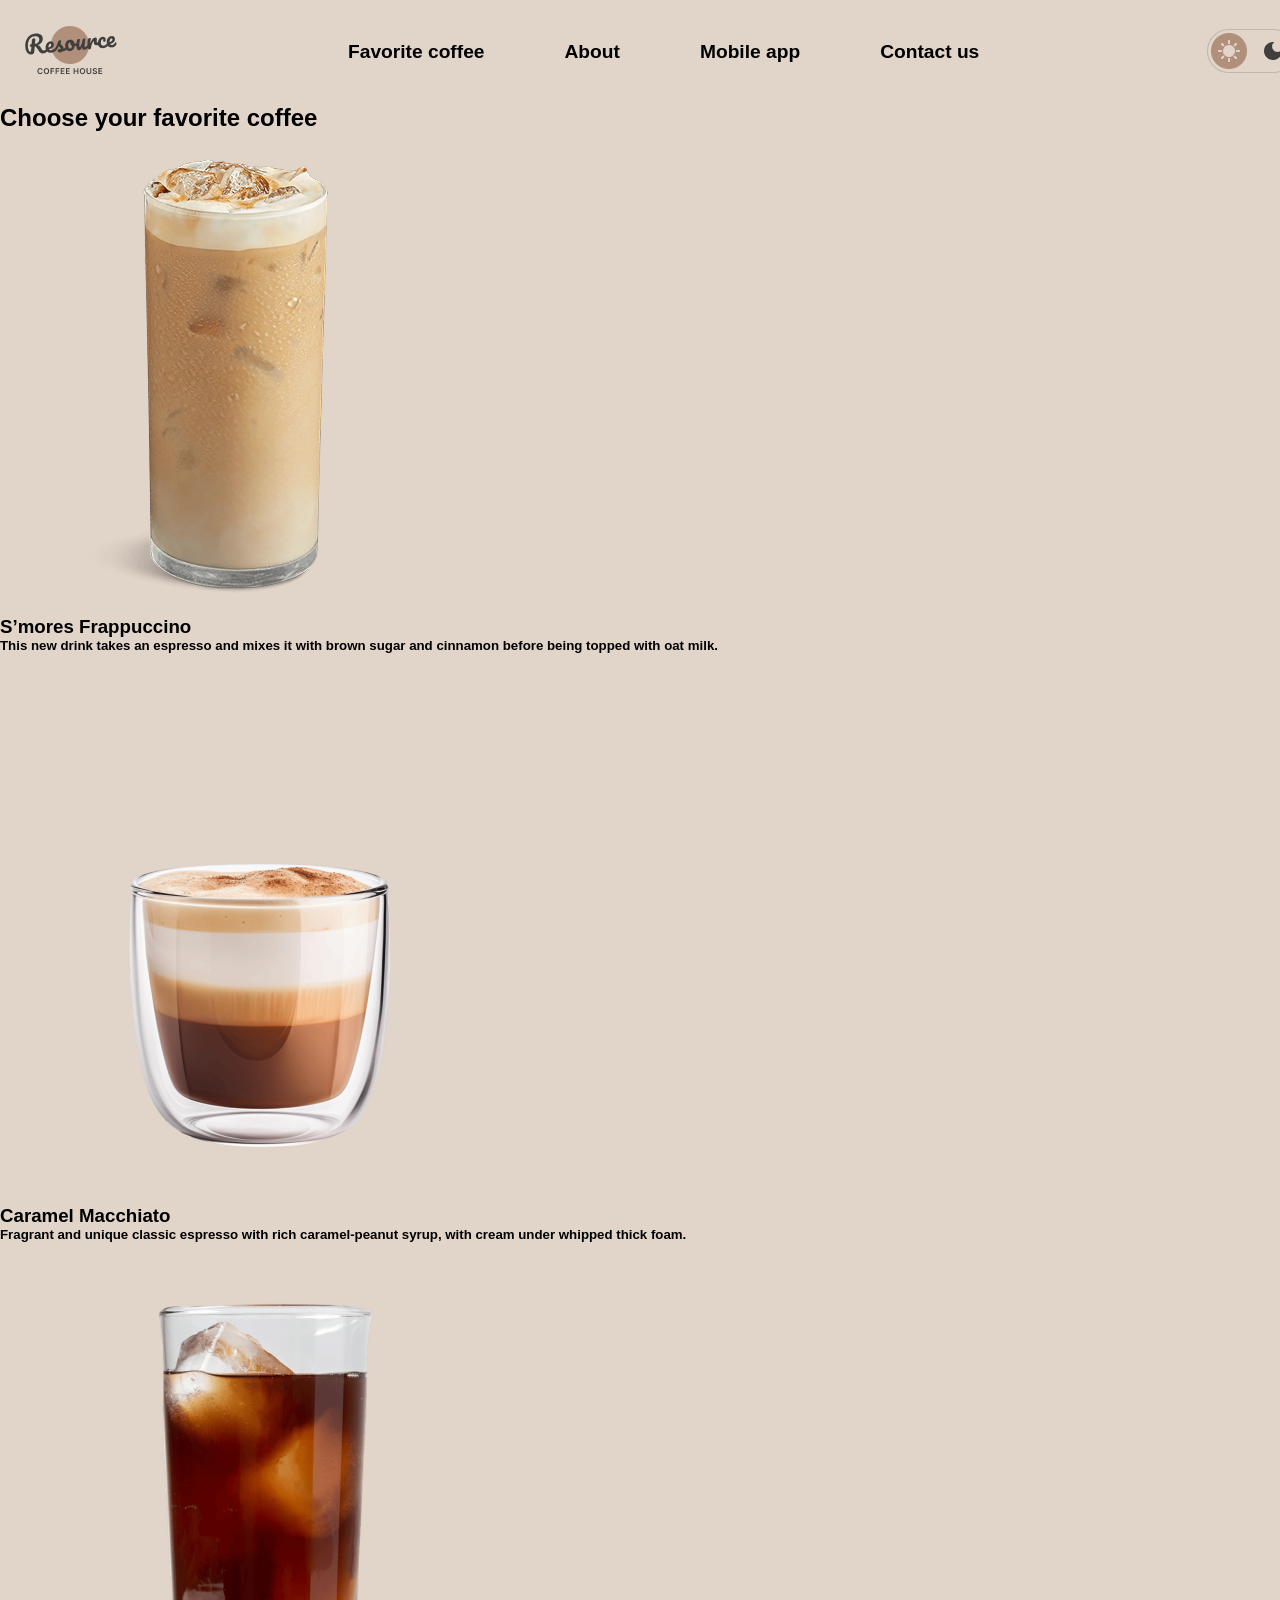
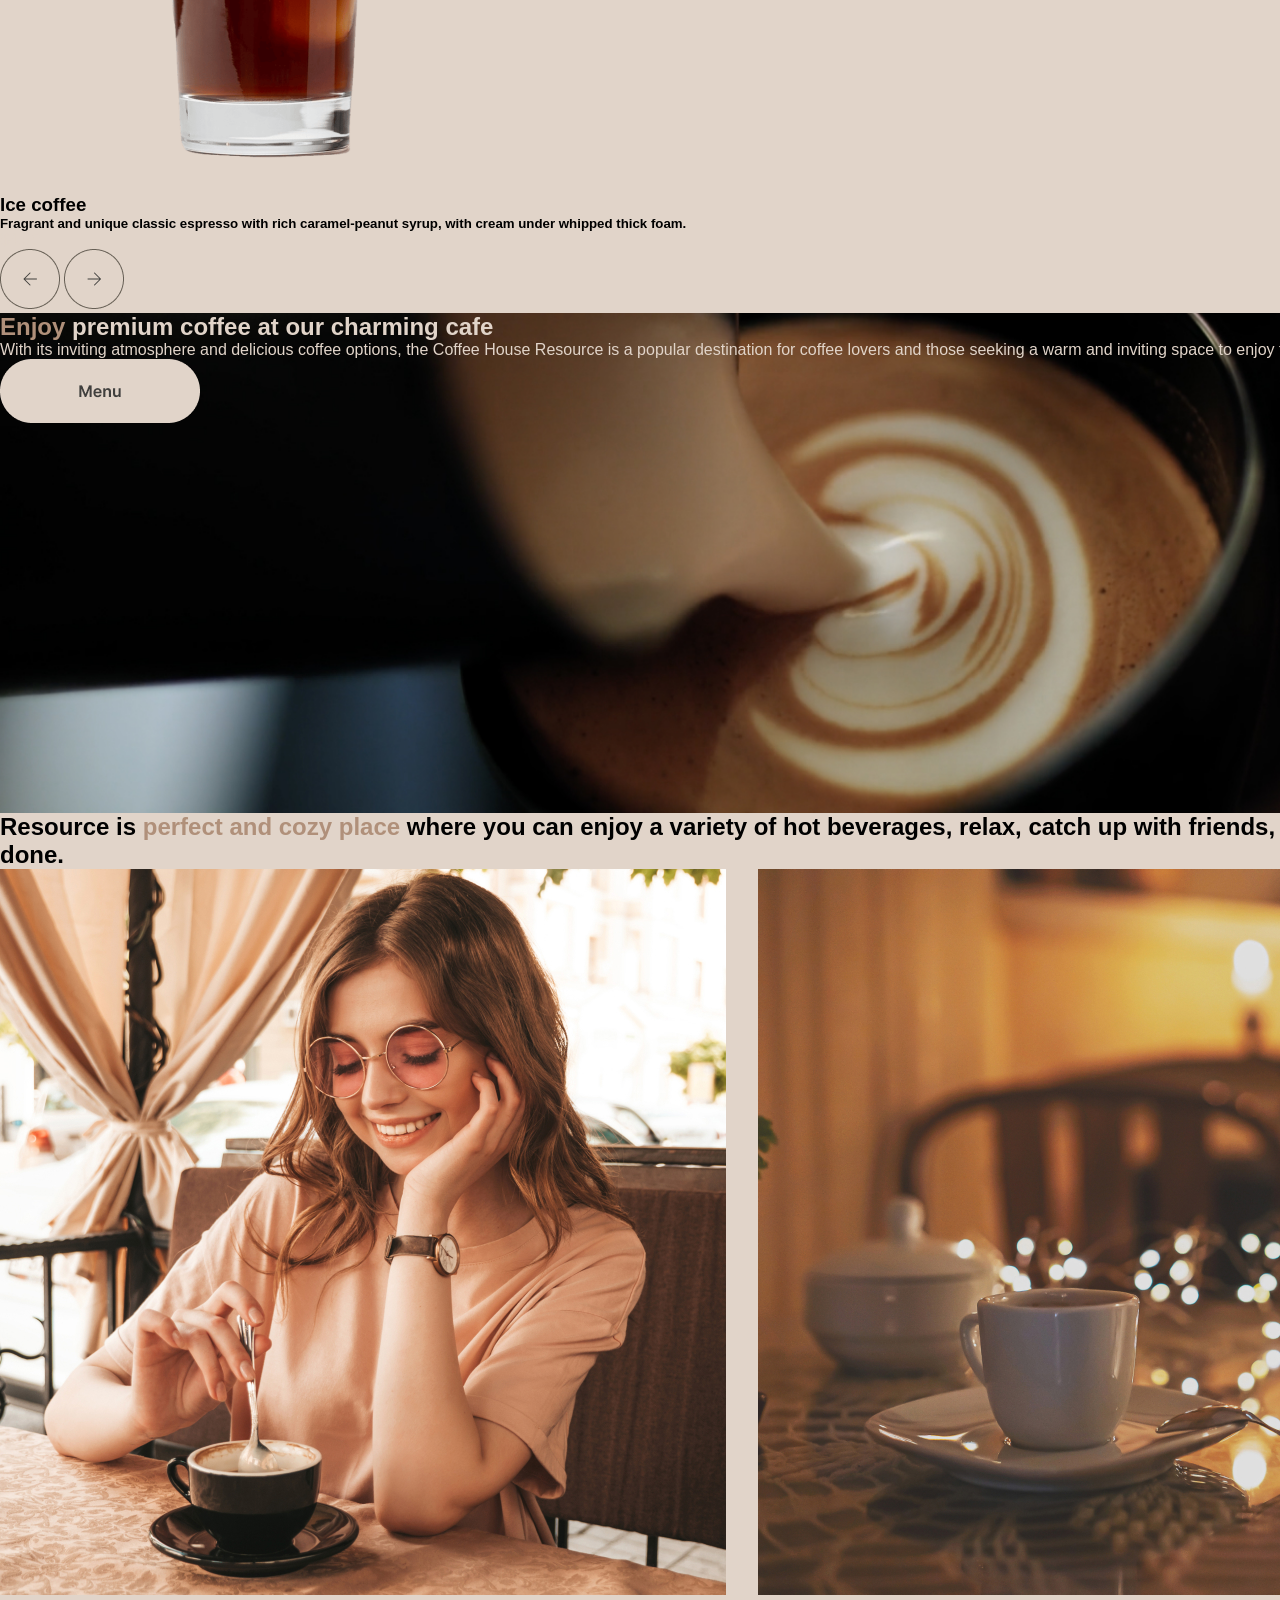
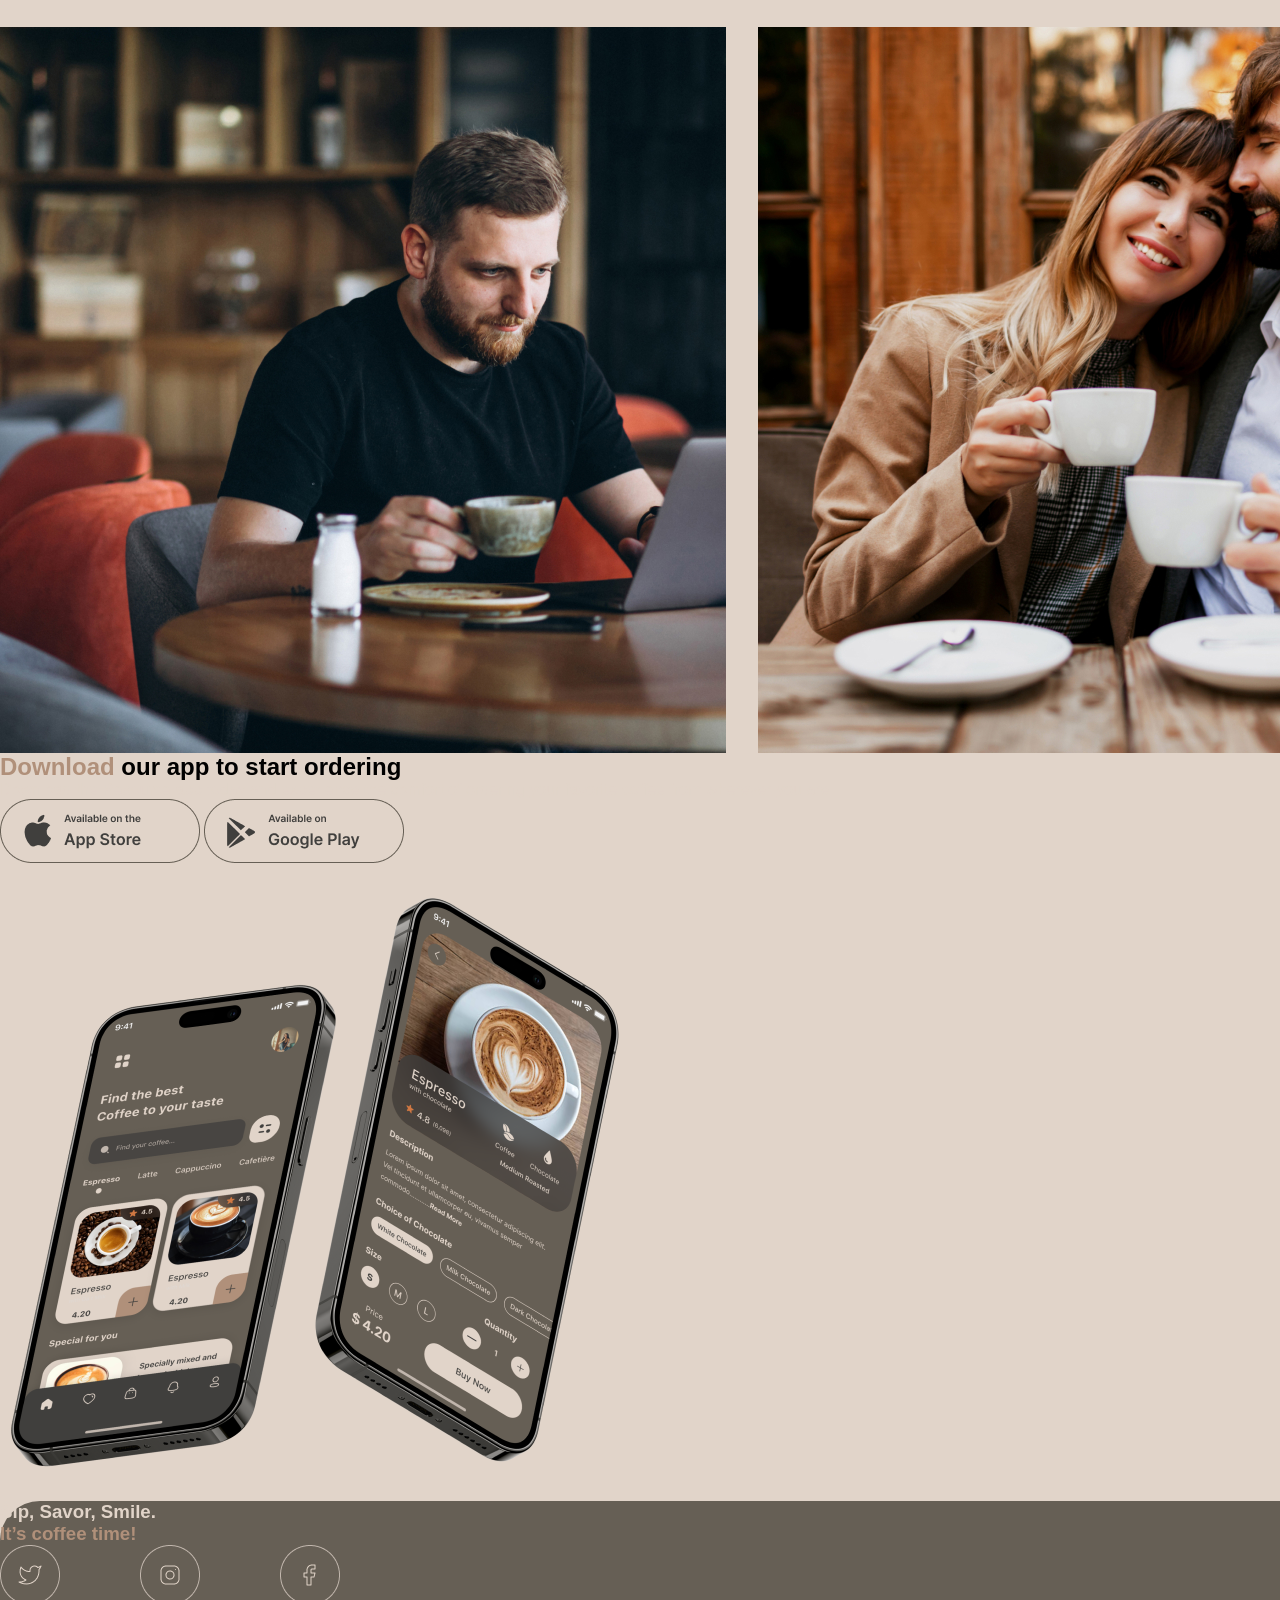
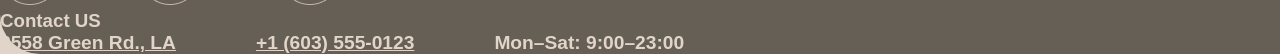
==== index.html @ 1cbb6fd2 "feat: add style html js images" ====
<!DOCTYPE html>
<html lang="en">
<head>
    <meta charset="UTF-8">
    <meta name="viewport" content="width=device-width, initial-scale=1.0">
    <link rel="stylesheet" href="style.css">
    <title>Home</title>
</head>
<body>
    <div id="header-placeholder"></div>
    <main>
        <section class="slider-section">
            <div class="slider-container">
                <h2>Choose your favorite coffee</h2>
                    <div class="slider-track">
                        <div class="slider-item">
                            <img src="images/coffee-slider-1.png" alt="coffee1">
                            <h3>S’mores Frappuccino</h3>
                            <h5>
                                This new drink takes an espresso and mixes it with brown sugar 
                                and cinnamon before being topped with oat milk.
                            </h5>
                            <p><data value="$5.50">$5.50</data></p>
                        </div>
                        <div class="slider-item">
                            <img src="images/coffee-slider-2.png" alt="coffee2">
                            <h3>Caramel Macchiato</h3>
                            <h5>
                            Fragrant and unique classic espresso with rich caramel-peanut syrup, with 
                            cream under whipped thick foam.
                            </h5>
                            <p><data value="$5.50">$5.50</data></p>
                        </div>
                        <div class="slider-item">
                            <img src="images/coffee-slider-3.png" alt="coffee3">
                            <h3>Ice coffee</h3>
                            <h5>
                            Fragrant and unique classic espresso with rich caramel-peanut syrup, with 
                            cream under whipped thick foam.
                            </h5>
                            <p><data value="$5.50">$4.50</data></p>
                        </div>
                    <button class="slider-btn prev">
                        <img src="images/button-icon-prev.png">
                    </button>
                    <button class="slider-btn next">
                        <img src="images/button-icon-next.png">
                    </button>
                </div>
            </div>
        </section>
        <section class="hero-section">
            <h2><span class="highlight">Enjoy</span> premium coffee at our charming cafe</h2>
            <p>With its inviting atmosphere and delicious coffee options, 
                the Coffee House Resource is a popular destination for coffee lovers 
                and those seeking a warm and inviting space to enjoy their favorite beverage.
            </p>
            <button class="menu-page">
                <img src="images/button-primary.png">
            </button>
        </section>
        <section class="about-section">
            <h2>
                Resource is <span>perfect and cozy place</span> where you can enjoy 
                a variety of hot beverages, relax, catch up with friends, 
                or get some work done.
            </h2>
            <div class="gallery">
                <img src="images/about-1.jpg" alt="about1">
                <img src="images/about-2.jpg" alt="about2">
                <img src="images/about-3.jpg" alt="about3">
                <img src="images/about-4.jpg" alt="about4">
            </div>
        </section>
        <section class="app-section">
            <div>
                <h2><span>Download</span> our app to start ordering</h2>
                <p>Download the Resource app today and experience the comfort 
                    of ordering your favorite coffee from wherever you are
                </p>
                <button class="app-button">
                    <img src="images/button-app-store.png">
                </button>
                <button class="google-play-button">
                    <img src="images/button-google-play.png">
                </button>
            </div>
            <div>
                <img src="images/mobile-screens.png">
            </div>
        </section>
    </main>
    <div id="footer-placeholder"></div>
    <script src="load-components.js"></script>
</body>
</html>
---- style.css ----
* {
    margin: 0;
    padding: 0;
    box-sizing: border-box;
}

html {
    background-color: #E1D4C9;
}

body {
    font-family: Arial, Helvetica, sans-serif;
    display: grid;
    grid-template-columns: 1fr;
}

header {
    grid-row: 2;
    position: relative;
    z-index: 10;
    display: flex;
    justify-content: space-between;
    align-items: center;
    padding: 20px;
}

.nav-header {
    display: flex;
    align-items: center;
    gap: 20px;
}

.ul-header, .ul-footer {
    list-style-type: none;
    display: flex;
    gap: 5rem;
    font-size: 1.2rem;
    font-weight: bold;
}

footer {
    background-color: #665F55;
    border-radius: 40px;
}

img {
    padding: 0;
}

.theme-toggle 
.theme-switch-hover {
    display: none;
}

.theme-toggle:hover 
.theme-switch-default {
    display: none;
}

.theme-toggle:hover 
.theme-switch-hover {
    display: block;
}

button#theme-toggle, 
.slider-btn, 
.menu-page, 
.app-button, 
.google-play-button {
    background-color: rgba(0, 0, 0, 0);
    border: none;
}

.control-header {
    display: flex;
    justify-content: space-between;
    align-items: center;
}

.hero-section {
    background-image: url(images/img-hero.jpg);
    background-repeat: no-repeat;
    background-size: cover;
    background-position: center;
    min-height: 500px;
}

.hero-section h2, 
p,
footer li,
footer a,
footer .contact,
footer span {
    color: #E1D4C9;
}

.hero-section span, 
.about-section span, 
.app-section span,
footer h3 {
    color: #B0907A;
}

.gallery {
    display: grid;
    grid-template-columns: repeat(2, 1fr);
    gap: 2rem;
}

.gallery img {
    height: auto;
    object-fit: cover;
}
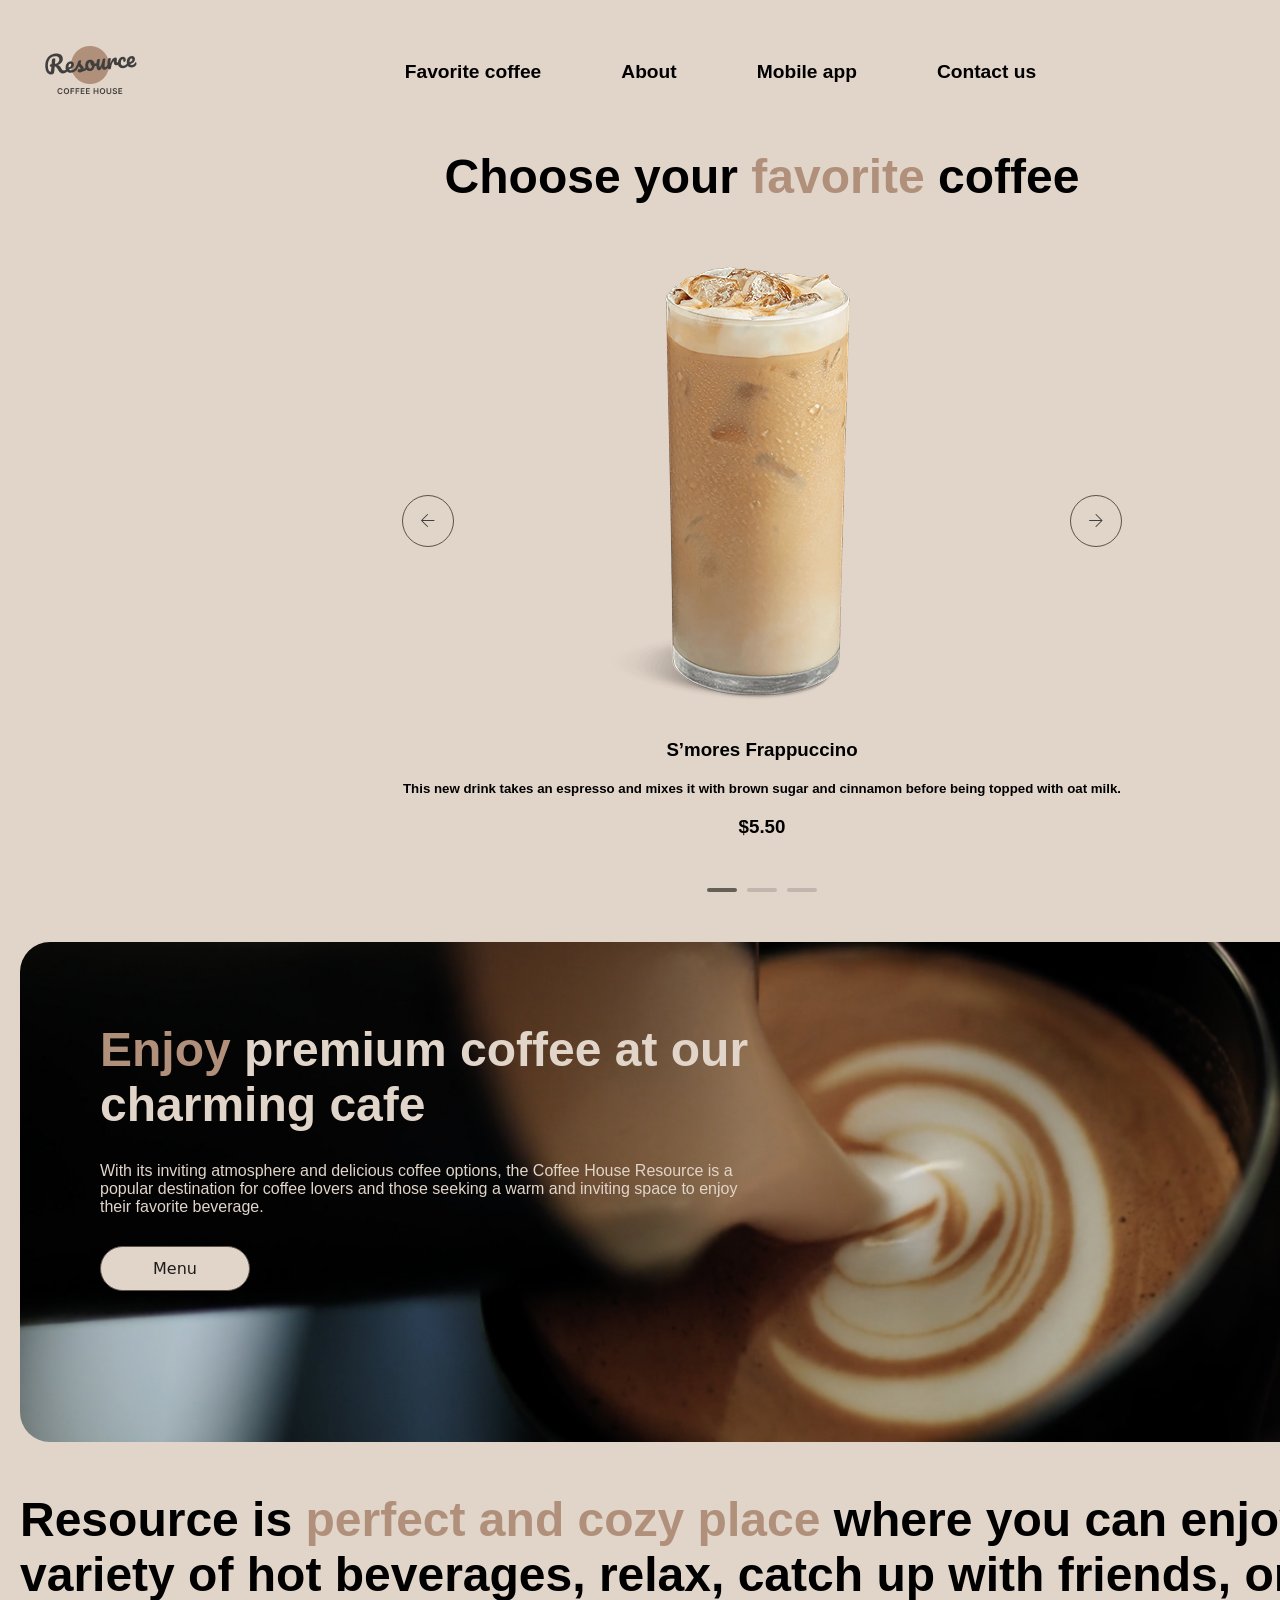
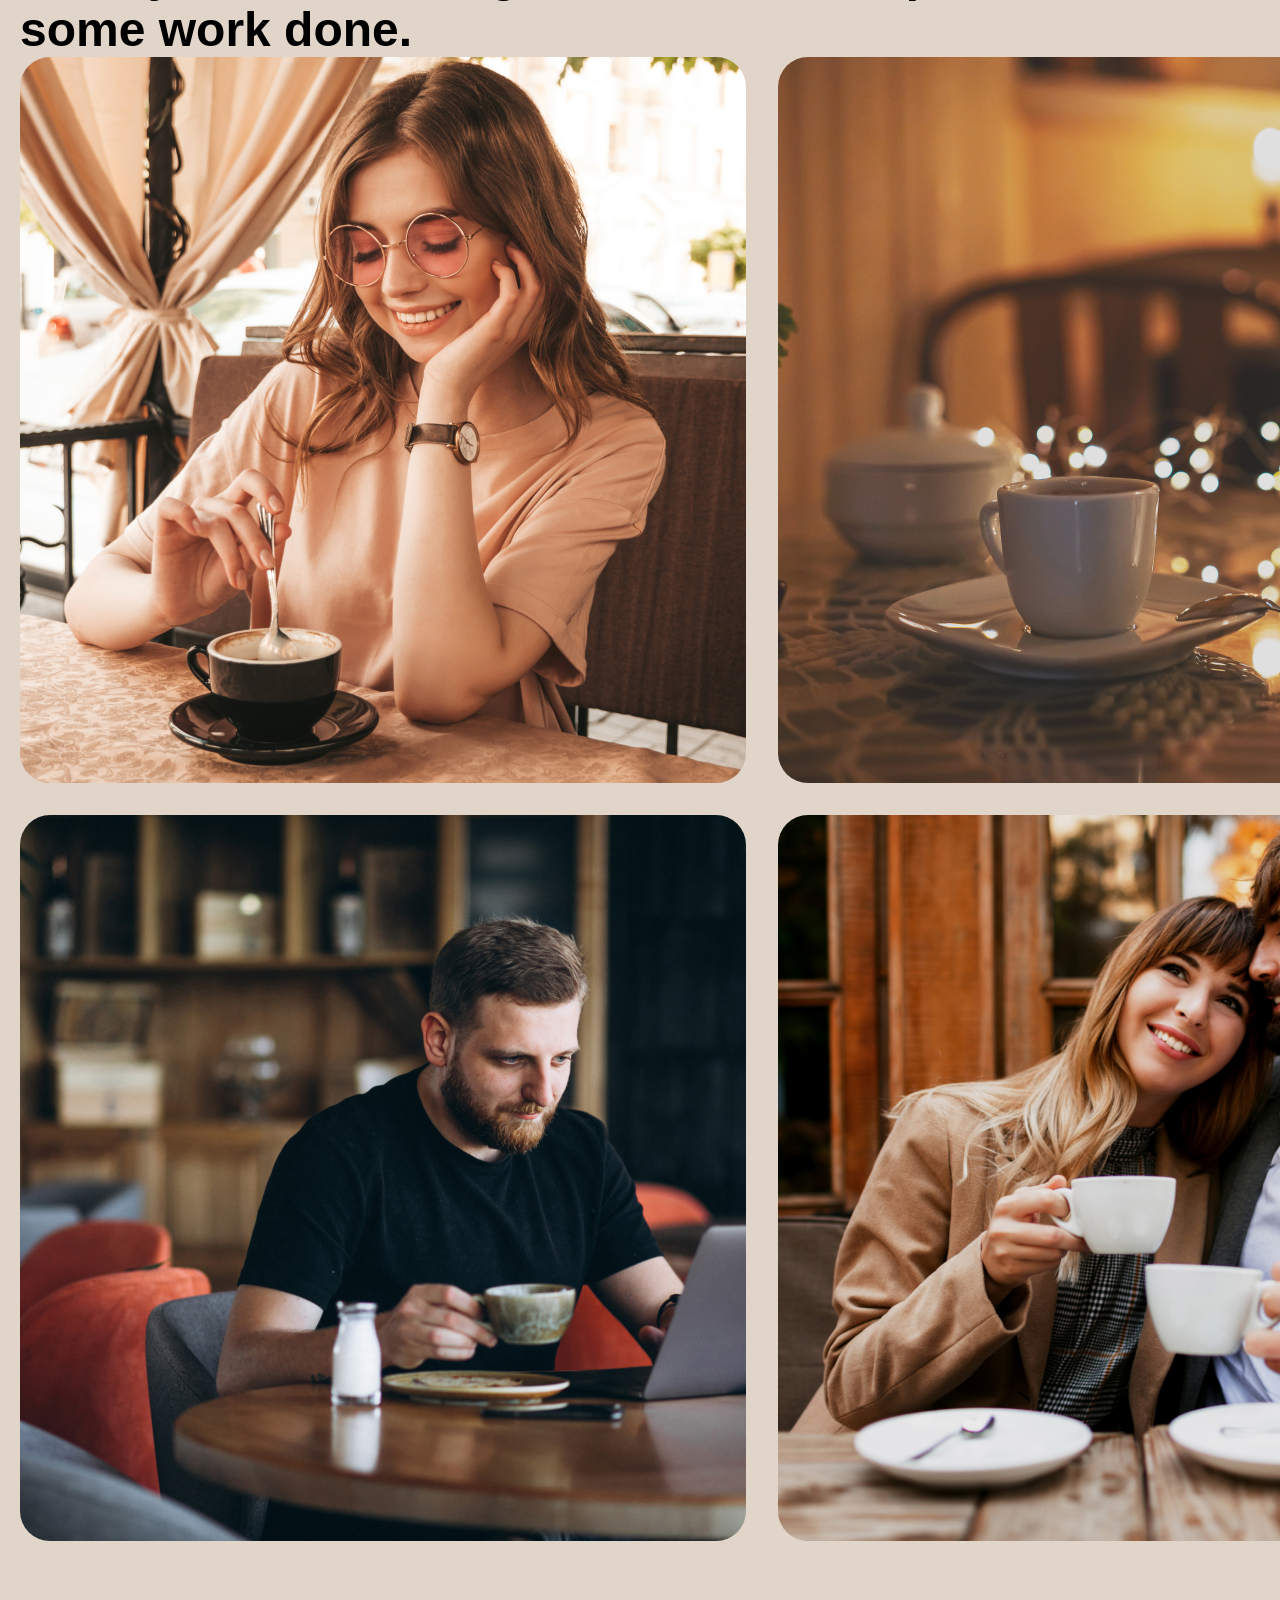
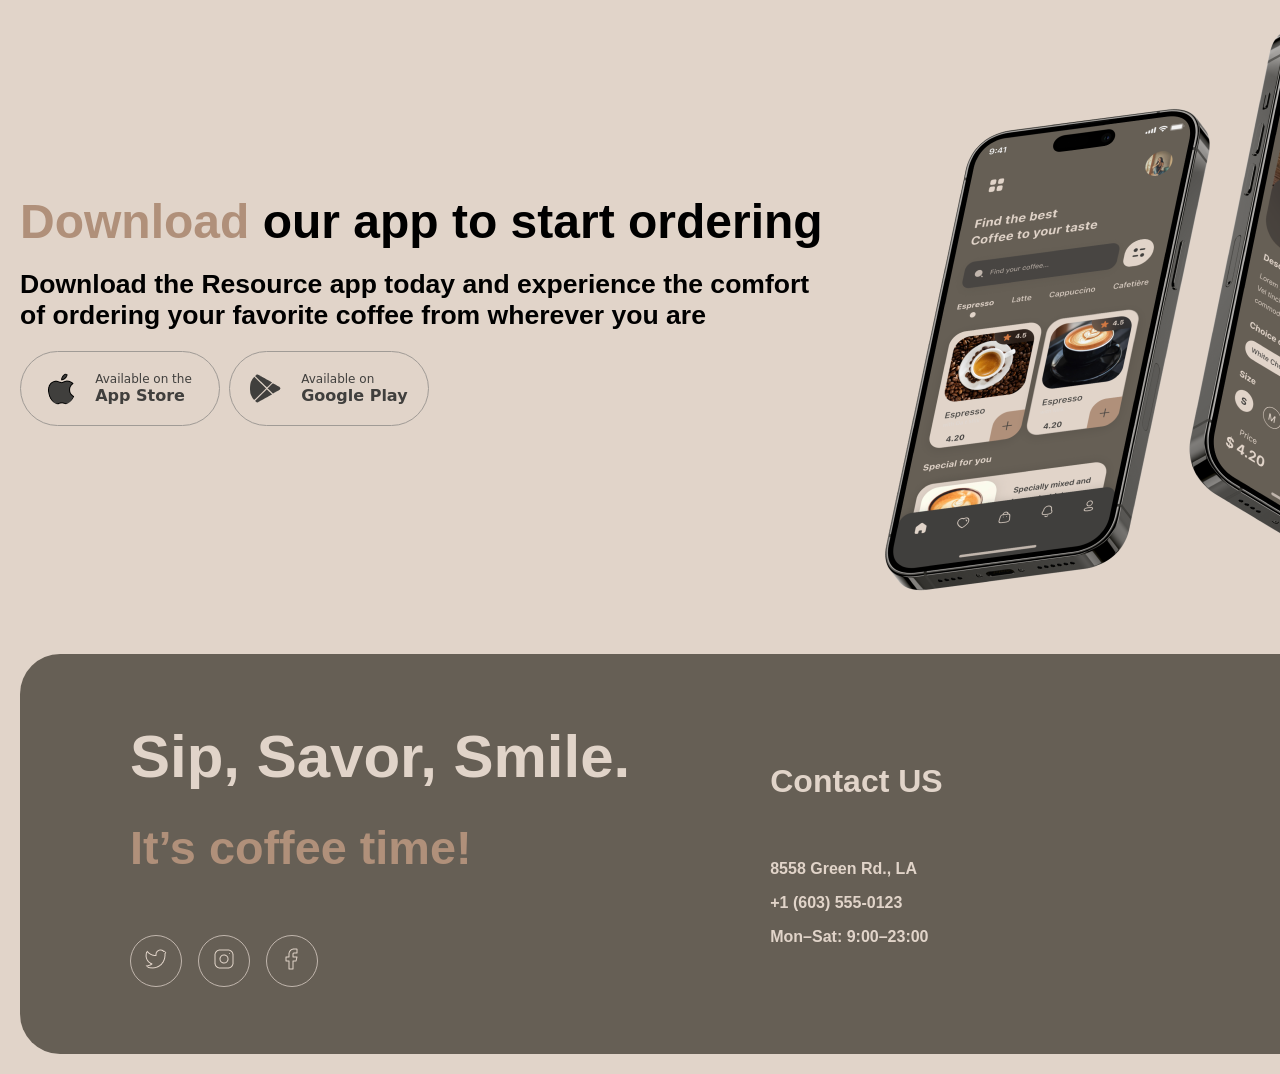
==== commit 7220d35f: "feat: change html and css" ====
--- a/index.html
+++ b/index.html
@@ -1,89 +1,114 @@
 <!DOCTYPE html>
 <html lang="en">
+
 <head>
     <meta charset="UTF-8">
     <meta name="viewport" content="width=device-width, initial-scale=1.0">
     <link rel="stylesheet" href="style.css">
+    <script src="load-components.js" defer></script>
     <title>Home</title>
 </head>
+
 <body>
     <div id="header-placeholder"></div>
     <main>
         <section class="slider-section">
             <div class="slider-container">
-                <h2>Choose your favorite coffee</h2>
-                    <div class="slider-track">
-                        <div class="slider-item">
-                            <img src="images/coffee-slider-1.png" alt="coffee1">
-                            <h3>S’mores Frappuccino</h3>
-                            <h5>
-                                This new drink takes an espresso and mixes it with brown sugar 
-                                and cinnamon before being topped with oat milk.
-                            </h5>
-                            <p><data value="$5.50">$5.50</data></p>
-                        </div>
-                        <div class="slider-item">
-                            <img src="images/coffee-slider-2.png" alt="coffee2">
-                            <h3>Caramel Macchiato</h3>
-                            <h5>
-                            Fragrant and unique classic espresso with rich caramel-peanut syrup, with 
+                <h1>Choose your <span>favorite</span> coffee</h1>
+                <button class="slider-btn slider-prev" onclick="scrollSlider(-1)">
+                    <img class="img-default" src="images/pointers/Vector-prev-dark.png">
+                    <img class="img-hover" src="images/pointers/Vector-prev-light.png">
+                </button>
+                <div id="sliderTrack" class="slider-track">
+                    <div class="slider-item">
+                        <img src="images/coffee-slider-1.png" alt="coffee1">
+                        <h3>S’mores Frappuccino</h3>
+                        <h5>
+                            This new drink takes an espresso and mixes it with brown sugar
+                            and cinnamon before being topped with oat milk.
+                        </h5>
+                        <h3><data value="$5.50">$5.50</data></h3>
+                    </div>
+                    <div class="slider-item">
+                        <img src="images/coffee-slider-2.png" alt="coffee2">
+                        <h3>Caramel Macchiato</h3>
+                        <h5>
+                            Fragrant and unique classic espresso with rich caramel-peanut syrup, with
                             cream under whipped thick foam.
-                            </h5>
-                            <p><data value="$5.50">$5.50</data></p>
-                        </div>
-                        <div class="slider-item">
-                            <img src="images/coffee-slider-3.png" alt="coffee3">
-                            <h3>Ice coffee</h3>
-                            <h5>
-                            Fragrant and unique classic espresso with rich caramel-peanut syrup, with 
+                        </h5>
+                        <h3><data value="$5.50">$5.50</data></h3>
+                    </div>
+                    <div class="slider-item">
+                        <img src="images/coffee-slider-3.png" alt="coffee3">
+                        <h3>Ice coffee</h3>
+                        <h5>
+                            Fragrant and unique classic espresso with rich caramel-peanut syrup, with
                             cream under whipped thick foam.
-                            </h5>
-                            <p><data value="$5.50">$4.50</data></p>
-                        </div>
-                    <button class="slider-btn prev">
-                        <img src="images/button-icon-prev.png">
+                        </h5>
+                        <h3><data value="$5.50">$4.50</data></h3>
+                    </div>
+                    <button class="slider-btn slider-next" onclick="scrollSlider(1)">
+                        <img class="img-default" src="images/pointers/Vector-next-dark.png">
+                        <img class="img-hover" src="images/pointers/Vector-next-light.png">
                     </button>
-                    <button class="slider-btn next">
-                        <img src="images/button-icon-next.png">
-                    </button>
+                </div>
+                <div class="slider-indicators">
+                    <div class="indicator active"></div>
+                    <div class="indicator"></div>
+                    <div class="indicator"></div>
                 </div>
             </div>
         </section>
         <section class="hero-section">
-            <h2><span class="highlight">Enjoy</span> premium coffee at our charming cafe</h2>
-            <p>With its inviting atmosphere and delicious coffee options, 
-                the Coffee House Resource is a popular destination for coffee lovers 
-                and those seeking a warm and inviting space to enjoy their favorite beverage.
-            </p>
-            <button class="menu-page">
-                <img src="images/button-primary.png">
-            </button>
+            <div>
+                <h2><span>Enjoy</span> premium coffee at our charming cafe</h2>
+                <p>With its inviting atmosphere and delicious coffee options,
+                    the Coffee House Resource is a popular destination for coffee lovers
+                    and those seeking a warm and inviting space to enjoy their favorite beverage.
+                </p>
+                <button class="menu-page">Menu
+                    <img src="images/coffee-cup.png" alt="coffee-cap" class="cap">
+                </button>
+            </div>
         </section>
         <section class="about-section">
             <h2>
-                Resource is <span>perfect and cozy place</span> where you can enjoy 
-                a variety of hot beverages, relax, catch up with friends, 
+                Resource is <span>perfect and cozy place</span> where you can enjoy
+                a variety of hot beverages, relax, catch up with friends,
                 or get some work done.
             </h2>
             <div class="gallery">
-                <img src="images/about-1.jpg" alt="about1">
-                <img src="images/about-2.jpg" alt="about2">
-                <img src="images/about-3.jpg" alt="about3">
-                <img src="images/about-4.jpg" alt="about4">
+                <img src="images/about-1.jpg" alt="about1" class="zoom-img">
+                <img src="images/about-2.jpg" alt="about2" class="zoom-img">
+                <img src="images/about-3.jpg" alt="about3" class="zoom-img">
+                <img src="images/about-4.jpg" alt="about4" class="zoom-img">
             </div>
         </section>
         <section class="app-section">
-            <div>
+            <div class="app-info">
                 <h2><span>Download</span> our app to start ordering</h2>
-                <p>Download the Resource app today and experience the comfort 
+                <h5>Download the Resource app today and experience the comfort
                     of ordering your favorite coffee from wherever you are
-                </p>
-                <button class="app-button">
-                    <img src="images/button-app-store.png">
-                </button>
-                <button class="google-play-button">
-                    <img src="images/button-google-play.png">
-                </button>
+                </h5>
+                <div>
+                    <button class="app-button application">
+                        <img class="img-default" src="images/icones/Icon-apple-dark.png">
+                        <img class="img-hover" src="images/icones/Icon-apple-light.png">
+                        <span class="app-text">
+                            <span class="text-top">Available on the</span>
+                            <span class="text-bottom">App Store</span>
+                        </span>
+                    </button>
+                    <button class="google-play-button application">
+                        <img class="img-default" src="images/icones/Icon-google-dark.png">
+                        <img class="img-hover" src="images/icones/Icon-google-light.png">
+                        <span class="app-text">
+                            <span class="text-top">Available on</span>
+                            <span class="text-bottom">Google Play</span>
+                        </span>
+                    </button>
+                </div>
+
             </div>
             <div>
                 <img src="images/mobile-screens.png">
@@ -91,6 +116,6 @@
         </section>
     </main>
     <div id="footer-placeholder"></div>
-    <script src="load-components.js"></script>
 </body>
+
 </html>
--- a/style.css
+++ b/style.css
@@ -6,12 +6,20 @@
 
 html {
     background-color: #E1D4C9;
+    padding: 20px;
 }
 
 body {
     font-family: Arial, Helvetica, sans-serif;
     display: grid;
     grid-template-columns: 1fr;
+    gap: 25px;
+}
+
+main {
+    display: flex;
+    flex-direction: column;
+    gap: 50px;
 }
 
 header {
@@ -24,69 +32,260 @@
     padding: 20px;
 }
 
+footer {
+    grid-row: 2;
+    position: relative;
+    z-index: 10;
+    display: flex;
+    justify-content: flex-start;
+    align-items: center;
+    padding: 40px;
+}
+
+footer {
+    height: 400px;
+}
+
+.footer {
+    padding: 70px;
+    display: flex;
+    flex-direction: column;
+    gap: 30px;
+}
+
+.footer-network {
+    font-size: 40px;
+}
+
+a {
+    text-decoration: none;
+}
+
+a:hover {
+    text-decoration: underline;
+}
+
+.zoom-img {
+    transition: transform 0, 3s ease;
+}
+
+.zoom-img:hover {
+    transform: scale(0.9);
+}
+
 .nav-header {
     display: flex;
     align-items: center;
     gap: 20px;
 }
 
-.ul-header, .ul-footer {
+.btn-burger {
+    display: none;
+    width: 40px;
+    height: 40px;
+    border-radius: 50%;
+    border-color: #5c524a;
+    cursor: pointer;
+    z-index: 10;
+    background-color: #E1D4C9;
+}
+
+.circle {
+    width: 20px;
+    height: 20px;
+    border-radius: 50%;
+    overflow: hidden;
+    display: flex;
+    justify-content: center;
+    align-items: center;
+}
+
+.btn-two .img-hover,
+.slider-btn .img-hover,
+.application .img-hover,
+.network .img-hover {
+    display: none;
+}
+
+.btn-two:hover .img-default,
+.slider-btn:hover .img-default,
+.application:hover .img-default,
+.network:hover .img-default {
+    display: none;
+}
+
+.btn-two:hover .img-hover,
+.slider-btn:hover .img-hover,
+.application:hover .img-hover,
+.network:hover .img-hover {
+    display: inline-block;
+}
+
+.circle img {
+    width: 60%;
+    height: 60%;
+    object-fit: cover;
+    border-radius: 50%;
+}
+
+img {
+    border-radius: 30px;
+}
+
+@media (max-width: 768px) {
+    .btn-burger {
+        display: block;
+    }
+
+    .nav-header {
+        display: none;
+        position: absolute;
+        top: 100%;
+        left: 0;
+        width: 100%;
+        padding: 20px;
+    }
+
+    .nav-header.open {
+        display: block;
+    }
+}
+
+.ul-header,
+.ul-catalog {
     list-style-type: none;
     display: flex;
+    justify-content: center;
     gap: 5rem;
     font-size: 1.2rem;
     font-weight: bold;
 }
 
+.ul-footer-contacts {
+    padding-top: 30px;
+    list-style-type: none;
+    display: flex;
+    flex-direction: column;
+    gap: 1rem;
+    font-size: 1, 1rem;
+    font-weight: bold;
+}
+
+.ul-footer-networks {
+    padding-top: 30px;
+    list-style-type: none;
+    display: flex;
+    gap: 1rem;
+    font-size: 1.2rem;
+    font-weight: bold;
+}
+
 footer {
     background-color: #665F55;
     border-radius: 40px;
 }
 
+.contact {
+    font-size: 2rem;
+}
+
 img {
     padding: 0;
 }
 
-.theme-toggle 
-.theme-switch-hover {
+.theme-toggle .theme-switch-hover {
     display: none;
 }
 
-.theme-toggle:hover 
-.theme-switch-default {
+.theme-toggle:hover .theme-switch-default {
     display: none;
 }
 
-.theme-toggle:hover 
-.theme-switch-hover {
+.theme-toggle:hover .theme-switch-hover {
     display: block;
 }
 
-button#theme-toggle, 
-.slider-btn, 
-.menu-page, 
-.app-button, 
-.google-play-button {
+button#theme-toggle,
+.slider-btn,
+.menu-page,
+.app-button,
+.google-play-button,
+.network {
     background-color: rgba(0, 0, 0, 0);
     border: none;
 }
 
+.app-text {
+    display: flex;
+    flex-direction: column;
+    align-items: flex-start;
+}
+
+.text-top {
+    font-size: 12px;
+    color: #403F3D;
+}
+
+.application:hover .text-top {
+    color: #E1D4C9;
+}
+
+.text-bottom {
+    font-weight: bold;
+    font-size: 16px;
+    color: #403F3D;
+}
+
+.application:hover .text-bottom {
+    color: #E1D4C9;
+}
+
 .control-header {
     display: flex;
     justify-content: space-between;
     align-items: center;
+    gap: 20px;
+}
+
+.link-menu {
+    display: flex;
+    align-items: center;
+    gap: 10px;
+    color: #403F3D;
+    font-weight: bold;
+    font-size: 1.2rem;
+    border-bottom: 3px solid transparent;
+    transition: border-color 0, 3s ease;
+}
+
+.link-menu:hover {
+    text-decoration: none;
+    border-bottom-color: #665F55;
+}
+
+.link-menu img {
+    display: block;
 }
 
 .hero-section {
     background-image: url(images/img-hero.jpg);
+    border-radius: 30px;
     background-repeat: no-repeat;
     background-size: cover;
     background-position: center;
     min-height: 500px;
-}
-
-.hero-section h2, 
-p,
+    padding: 5rem;
+}
+
+.hero-section div {
+    max-width: 50%;
+    display: flex;
+    flex-direction: column;
+    gap: 30px;
+}
+
+.hero-section h2,
+.hero-section p,
 footer li,
 footer a,
 footer .contact,
@@ -94,10 +293,24 @@
     color: #E1D4C9;
 }
 
-.hero-section span, 
-.about-section span, 
-.app-section span,
-footer h3 {
+.hero-section h2 {
+    font-size: 3rem;
+}
+
+.app-section {
+    display: flex;
+    justify-content: space-between;
+    align-items: center;
+    gap: 50px;
+}
+
+.slider-section span,
+.hero-section span,
+
+.about-section span,
+.app-section h2 span,
+footer h3,
+.catalog-span {
     color: #B0907A;
 }
 
@@ -112,5 +325,388 @@
     object-fit: cover;
 }
 
-
-
+.picker {
+    display: flex;
+    gap: 12px;
+    font-family: system-ui, -apple-system, sans-serif;
+    padding: 20px;
+}
+
+.picker input[type="radio"] {
+    display: none;
+}
+
+.picker label {
+    display: inline-flex;
+    align-items: center;
+    justify-content: center;
+    border-radius: 100px;
+    border: 1px solid #d4c5bc;
+    font-size: 16px;
+    font-weight: 500;
+    color: #1e1b18;
+    background-color: transparent;
+    border-color: #5c524a;
+    cursor: pointer;
+    transition: all 0.2s ease;
+    user-select: none;
+    gap: 10px;
+    padding: 10px;
+}
+
+.picker label:hover {
+    background-color: rgba(92, 82, 74, 0.05);
+}
+
+.picker input[type="radio"]:checked+label {
+    background-color: #5c524a;
+    border-color: #5c524a;
+    color: #ffffff;
+}
+
+.picker input[type="radio"]:checked+label span {
+    background-color: #d4c5bc;
+    color: #1e1b18;
+}
+
+.total,
+.btn-two,
+.catalog {
+    display: flex;
+    justify-content: space-between;
+    align-items: center;
+}
+
+.category {
+    display: flex;
+    justify-content: center;
+    align-items: center;
+    color: #1e1b18;
+    border-radius: 80%;
+    gap: 10px;
+    padding: 10px;
+}
+
+.btn-category {
+    display: inline-flex;
+    align-items: center;
+    justify-content: center;
+    border-radius: 50px;
+    border: 1px solid #d4c5bc;
+    font-size: 15px;
+    color: #1e1b18;
+    background-color: transparent;
+    border-color: #5c524a;
+    gap: 16px;
+    font-family: system-ui, -apple-system, sans-serif;
+    font-weight: 500;
+}
+
+.btn-category:hover {
+    background-color: #5c524a;
+}
+
+.btn-category:hover .category {
+    color: #d4c5bc;
+    text-decoration: none;
+}
+
+.btn-category:hover .super-light {
+    background-color: #d4c5bc;
+}
+
+.modal {
+    width: 500px;
+    height: 500px;
+}
+
+.modal p {
+    color: #1e1b18;
+}
+
+.close-button {
+    gap: 12px;
+    font-family: system-ui, -apple-system, sans-serif;
+    padding: 20px;
+    display: inline-flex;
+    align-items: center;
+    justify-content: center;
+    padding: 12px 28px;
+    border-radius: 100px;
+    border: 1px solid #5c524a;
+    font-size: 16px;
+    font-weight: 500;
+    color: #1e1b18;
+    background-color: transparent;
+    width: 100%;
+    box-sizing: border-box;
+}
+
+.close-button:hover {
+    background-color: #5c524a;
+    color: #ffffff;
+}
+
+.network {
+    width: 20px;
+    height: 20px;
+    border-radius: 50%;
+    border: 1px solid #C1B6AD;
+    display: flex;
+    justify-content: center;
+    align-items: center;
+    padding: 25px;
+}
+
+.network:hover {
+    background-color: #E1D4C9;
+}
+
+.slider-btn {
+    width: 20px;
+    height: 20px;
+    border-radius: 50%;
+    border: 1px solid #5c524a;
+    display: flex;
+    justify-content: center;
+    align-items: center;
+    padding: 25px;
+}
+
+.slider-btn:hover {
+    background-color: #665F55;
+}
+
+.slider-btn:hover+img {
+    background-color: #E1D4C9;
+}
+
+.menu-page {
+    display: flex;
+    gap: 12px;
+    font-family: system-ui, -apple-system, sans-serif;
+    display: inline-flex;
+    align-items: center;
+    justify-content: center;
+    padding: 12px 28px;
+    border-radius: 100px;
+    border: 1px solid #5c524a;
+    font-size: 16px;
+    font-weight: 500;
+    color: #1e1b18;
+    width: 150px;
+    background-color: #E1D4C9;
+    box-sizing: border-box;
+}
+
+.cap {
+    display: none;
+    width: 20px;
+}
+
+.menu-page:hover .cap {
+    display: block;
+}
+
+.application {
+    display: inline-flex;
+    font-family: system-ui, -apple-system, sans-serif;
+    padding: 3px;
+    align-items: center;
+    justify-content: center;
+    border-radius: 20px;
+    border: 1px solid #a09b96;
+    font-size: 16px;
+    font-weight: 500;
+    color: #3f3a34;
+    background-color: transparent;
+    box-sizing: border-box;
+    gap: 20px;
+    padding: 20px;
+    border-radius: 40px;
+    width: 200px;
+}
+
+.application:hover {
+    background-color: #665F55;
+}
+
+.btn-two {
+    display: inline-flex;
+    font-family: system-ui, -apple-system, sans-serif;
+    padding: 3px;
+    align-items: center;
+    justify-content: space-between;
+    border-radius: 20px;
+    border: 1px solid #a09b96;
+    font-size: 16px;
+    font-weight: 500;
+    color: #3f3a34;
+    background-color: transparent;
+    box-sizing: border-box;
+    gap: 5px;
+}
+
+.btn-two:hover .dark,
+.ul-catalog .btn-two:hover {
+    background-color: #5c524a;
+    color: #ffffff;
+}
+
+.ul-catalog .btn-two:hover a {
+    color: #E1D4C9;
+}
+
+.light {
+    background-color: #B0907A;
+}
+
+.super-light {
+    background-color: #C1B6AD;
+}
+
+.ul-catalog .btn-two:hover .super-light {
+    background-color: #E1D4C9;
+}
+
+.circle {
+    width: 35px;
+    height: 35px;
+    border-radius: 50%;
+    overflow: hidden;
+    display: flex;
+    justify-content: center;
+    align-items: center;
+}
+
+.circle img {
+    width: 60%;
+    height: 60%;
+    object-fit: cover;
+    border-radius: 50%;
+}
+
+.section {
+    display: grid;
+    grid-template-columns: repeat(4, 1fr);
+    gap: 30px;
+}
+
+.section article {
+    border: 1px solid #5c524a;
+    border-radius: 35px;
+    overflow: hidden;
+}
+
+.section .item {
+    padding: 20px;
+    color: #665F55;
+    display: flex;
+    flex-direction: column;
+    gap: 15px
+}
+
+.section img {
+    width: 100%;
+    object-fit: cover;
+    display: block;
+}
+
+.slider-container {
+    position: relative;
+    width: fit-content;
+    max-width: 800px;
+    margin: 0 auto;
+    display: flex;
+    justify-content: center;
+    align-items: center;
+    flex-direction: column;
+}
+
+
+.slider-track {
+    display: flex;
+    gap: 20px;
+    overflow-x: auto;
+    scroll-snap-type: x mandatory;
+    scroll-behavior: smooth;
+    padding: 10px 0;
+    scrollbar-width: none;
+}
+
+.slider-track::-webkit-scrollbar {
+    display: none;
+}
+
+
+
+.slider-indicators {
+    display: flex;
+    justify-content: center;
+    gap: 10px;
+    margin-top: 15px;
+}
+
+.indicator {
+    width: 30px;
+    height: 4px;
+    background-color: #C1B6AD;
+    border-radius: 2px;
+    cursor: pointer;
+    transition: background-color 0,3s ease;
+}
+
+.indicator.active {
+    background-color: #665F55;
+}
+
+.slider-container h2 {
+    font-size: 3rem;
+}
+
+h1 {
+    font-size: 3rem;
+    text-align: center;
+}
+
+.slider-item {
+    flex: 0 0 100%;
+    display: flex;
+    flex-direction: column;
+    justify-content: center;
+    align-items: center;
+    scroll-snap-align: start;
+    font-weight: bold;
+    box-shadow: 0 2px 5px rgba(0,0,0,0,1);
+    gap: 20px;
+    border-radius: 8px;
+}
+
+.slider-btn {
+    position: absolute;
+    top: 50%;
+    transform: translateY(-50%);
+    z-index: 10;
+    cursor: pointer;
+}
+
+.slider-prev {
+    left: 40px;
+}
+
+.slider-next {
+    right: 40px;
+}
+
+.about-section,
+.app-section {
+    font-size: 2rem;
+}
+
+.app-info {
+    display: flex;
+    flex-direction: column;
+    justify-content: center;
+    align-items: start;
+    gap: 20px;
+}
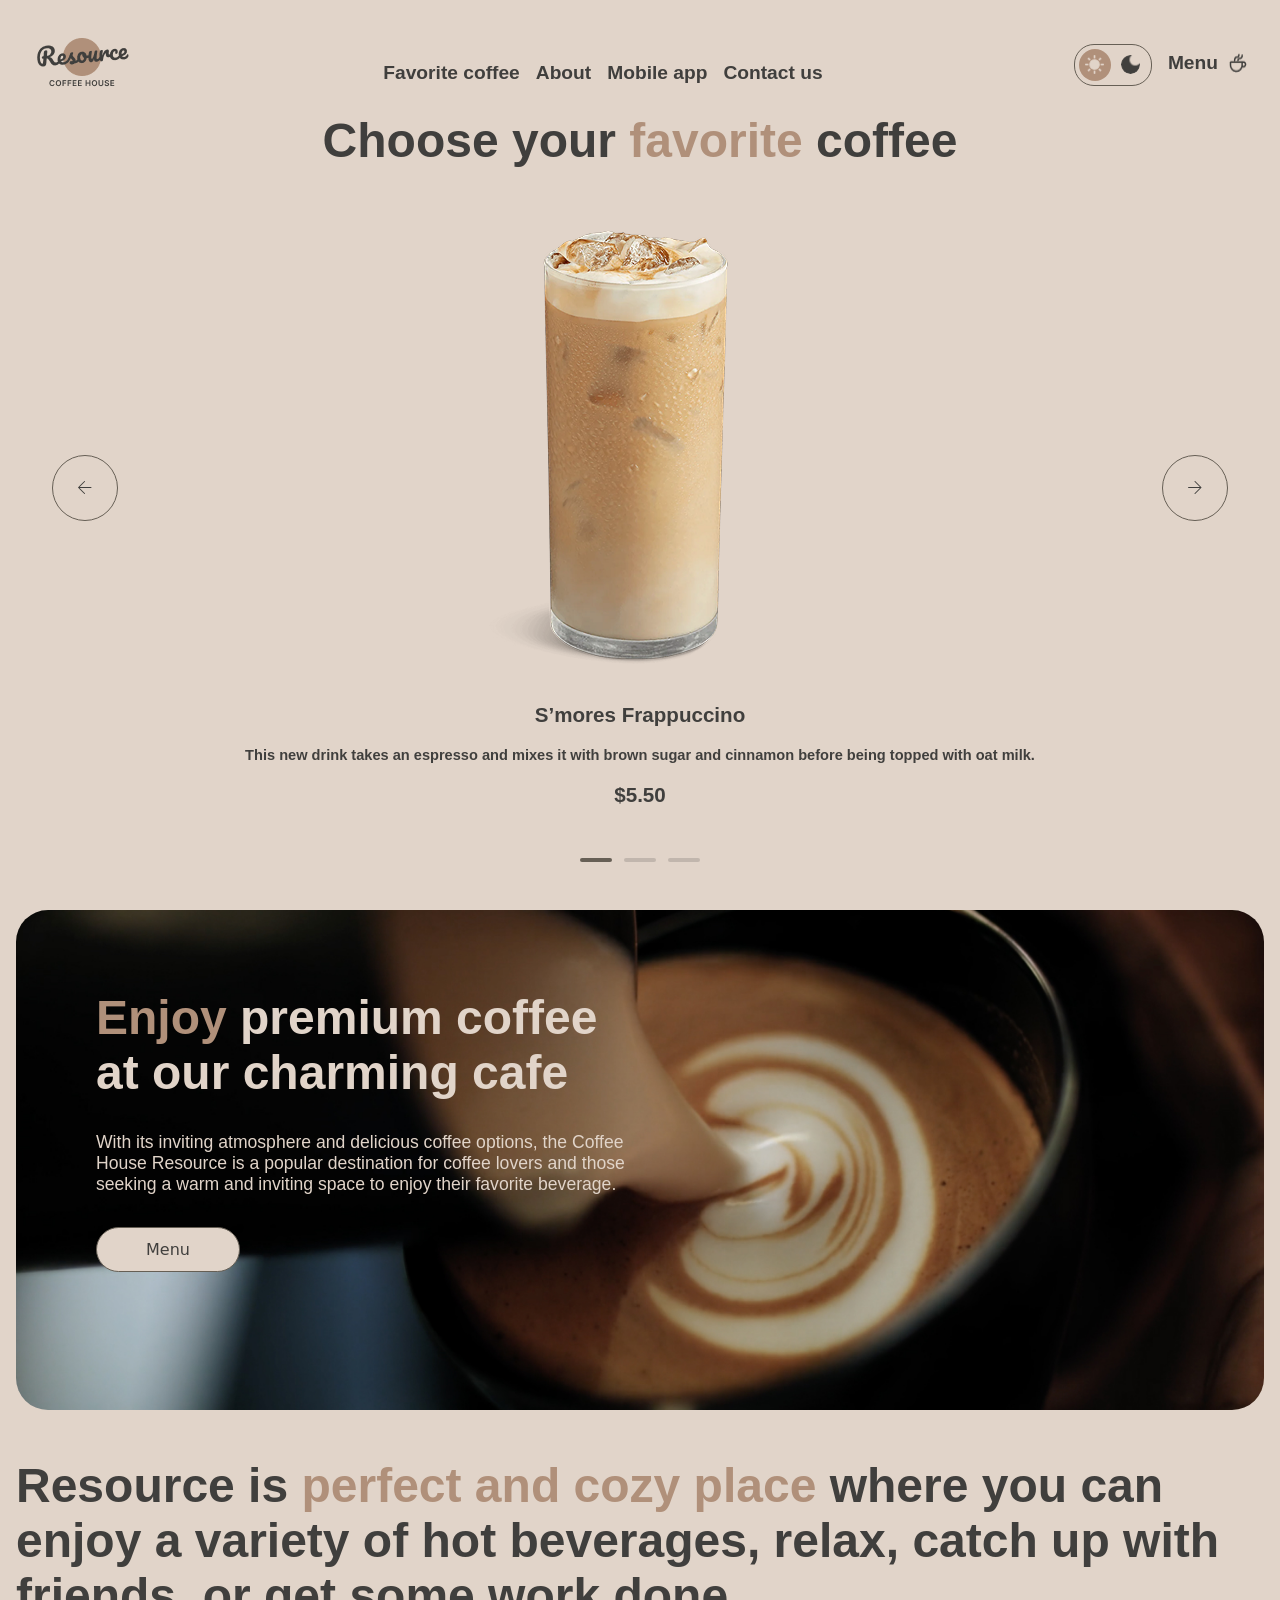
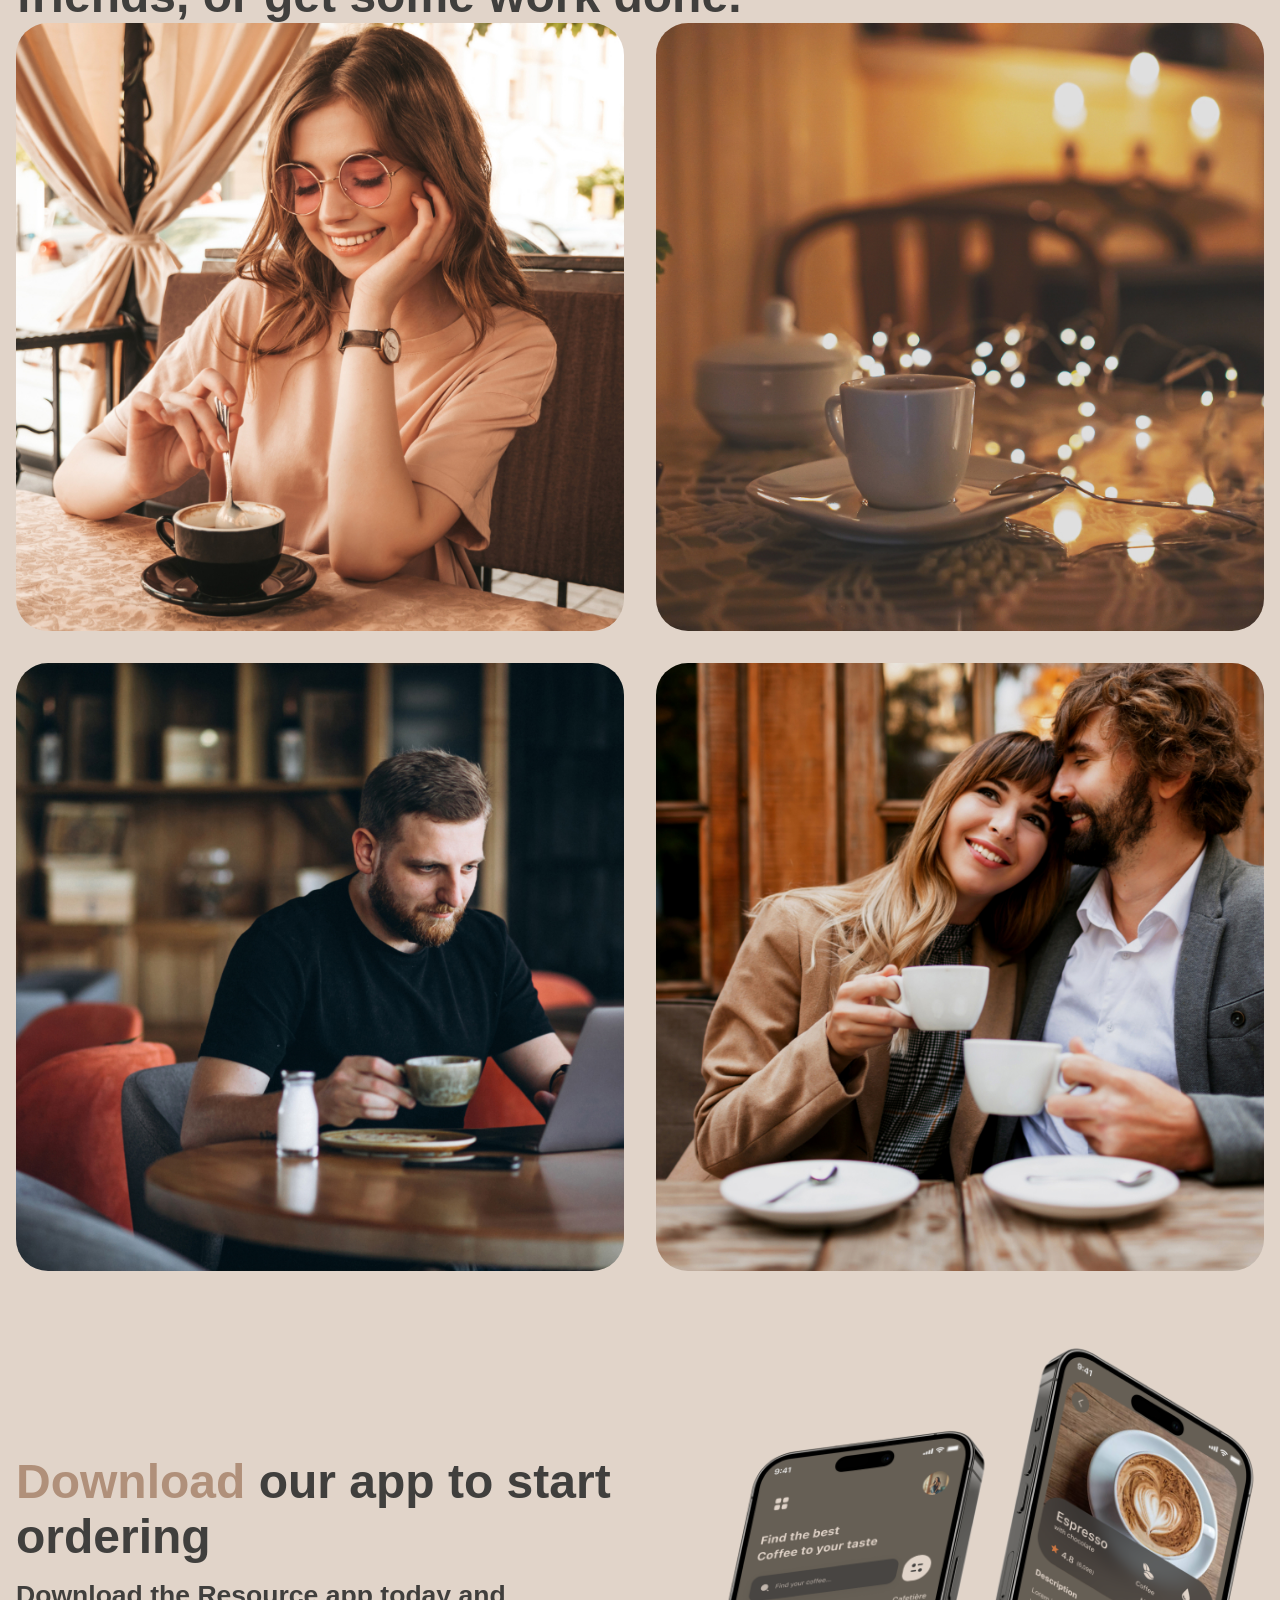
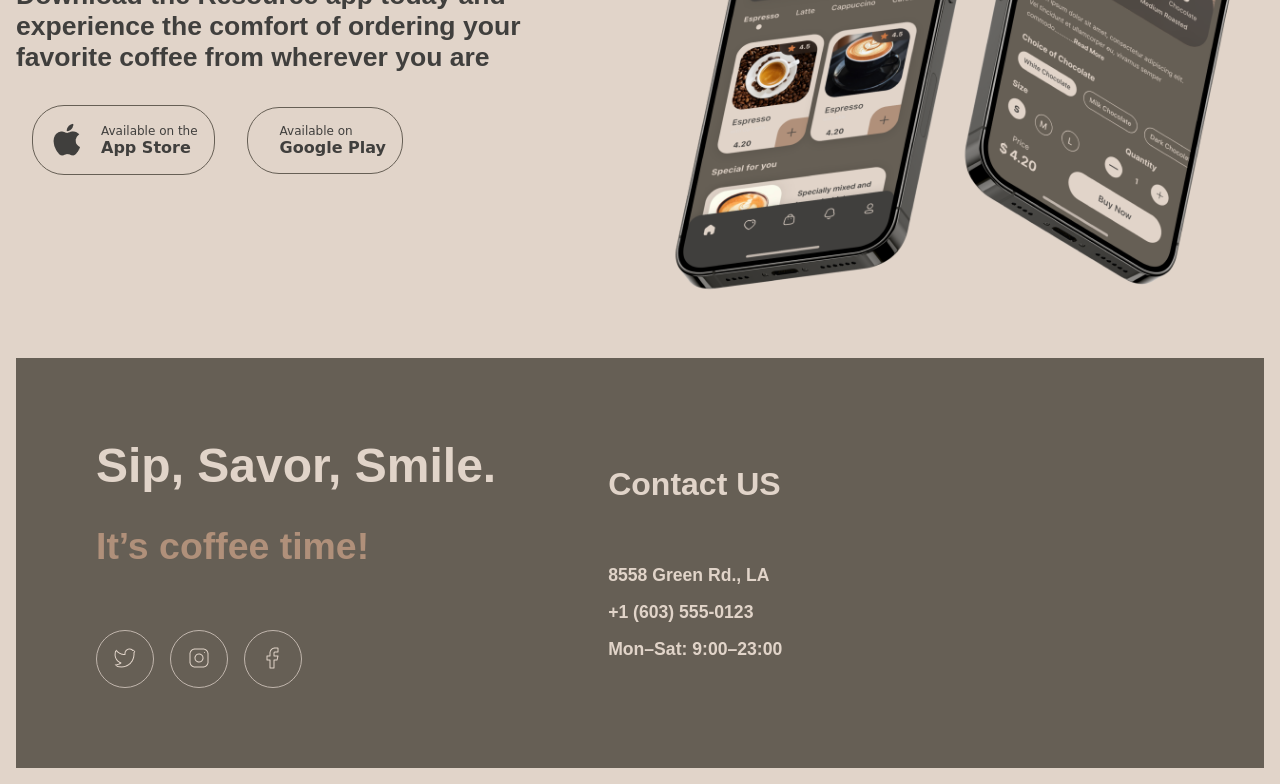
==== commit 8f016d44: "feat: change  html" ====
--- a/index.html
+++ b/index.html
@@ -4,118 +4,128 @@
 <head>
     <meta charset="UTF-8">
     <meta name="viewport" content="width=device-width, initial-scale=1.0">
+    <link rel="icon" type="image/png" href="images/favicon.png">
     <link rel="stylesheet" href="style.css">
-    <script src="load-components.js" defer></script>
+    <script src="script.js" defer></script>
     <title>Home</title>
 </head>
 
 <body>
-    <div id="header-placeholder"></div>
-    <main>
-        <section class="slider-section">
-            <div class="slider-container">
-                <h1>Choose your <span>favorite</span> coffee</h1>
-                <button class="slider-btn slider-prev" onclick="scrollSlider(-1)">
-                    <img class="img-default" src="images/pointers/Vector-prev-dark.png">
-                    <img class="img-hover" src="images/pointers/Vector-prev-light.png">
-                </button>
-                <div id="sliderTrack" class="slider-track">
-                    <div class="slider-item">
-                        <img src="images/coffee-slider-1.png" alt="coffee1">
-                        <h3>S’mores Frappuccino</h3>
-                        <h5>
-                            This new drink takes an espresso and mixes it with brown sugar
-                            and cinnamon before being topped with oat milk.
-                        </h5>
-                        <h3><data value="$5.50">$5.50</data></h3>
-                    </div>
-                    <div class="slider-item">
-                        <img src="images/coffee-slider-2.png" alt="coffee2">
-                        <h3>Caramel Macchiato</h3>
-                        <h5>
-                            Fragrant and unique classic espresso with rich caramel-peanut syrup, with
-                            cream under whipped thick foam.
-                        </h5>
-                        <h3><data value="$5.50">$5.50</data></h3>
-                    </div>
-                    <div class="slider-item">
-                        <img src="images/coffee-slider-3.png" alt="coffee3">
-                        <h3>Ice coffee</h3>
-                        <h5>
-                            Fragrant and unique classic espresso with rich caramel-peanut syrup, with
-                            cream under whipped thick foam.
-                        </h5>
-                        <h3><data value="$5.50">$4.50</data></h3>
+    <div class="container">
+        <div id="header-placeholder"></div>
+        <main>
+            <section class="slider-section">
+                <div class="slider-container">
+                    <h1>Choose your <span>favorite</span> coffee</h1>
+                    <button class="slider-btn slider-prev" onclick="scrollSlider(-1)">
+                        <img class="img-default" src="images/pointers/Vector-prev-dark.png">
+                        <img class="img-hover" src="images/pointers/Vector-prev-light.png">
+                    </button>
+                    <div id="sliderTrack" class="slider-track">
+                        <div class="slider-item">
+                            <img src="images/coffee-slider-1.png" alt="coffee1">
+                            <h3>S’mores Frappuccino</h3>
+                            <h5>
+                                This new drink takes an espresso and mixes it with brown sugar
+                                and cinnamon before being topped with oat milk.
+                            </h5>
+                            <h3><data value="$5.50">$5.50</data></h3>
+                        </div>
+                        <div class="slider-item">
+                            <img src="images/coffee-slider-2.png" alt="coffee2">
+                            <h3>Caramel Macchiato</h3>
+                            <h5>
+                                Fragrant and unique classic espresso with rich caramel-peanut syrup, with
+                                cream under whipped thick foam.
+                            </h5>
+                            <h3><data value="$5.50">$5.50</data></h3>
+                        </div>
+                        <div class="slider-item">
+                            <img src="images/coffee-slider-3.png" alt="coffee3">
+                            <h3>Ice coffee</h3>
+                            <h5>
+                                Fragrant and unique classic espresso with rich caramel-peanut syrup, with
+                                cream under whipped thick foam.
+                            </h5>
+                            <h3><data value="$5.50">$4.50</data></h3>
+                        </div>
                     </div>
                     <button class="slider-btn slider-next" onclick="scrollSlider(1)">
                         <img class="img-default" src="images/pointers/Vector-next-dark.png">
                         <img class="img-hover" src="images/pointers/Vector-next-light.png">
                     </button>
+                    <div class="slider-indicators">
+                        <div class="indicator active"></div>
+                        <div class="indicator"></div>
+                        <div class="indicator"></div>
+                    </div>
                 </div>
-                <div class="slider-indicators">
-                    <div class="indicator active"></div>
-                    <div class="indicator"></div>
-                    <div class="indicator"></div>
-                </div>
-            </div>
-        </section>
-        <section class="hero-section">
-            <div>
-                <h2><span>Enjoy</span> premium coffee at our charming cafe</h2>
-                <p>With its inviting atmosphere and delicious coffee options,
-                    the Coffee House Resource is a popular destination for coffee lovers
-                    and those seeking a warm and inviting space to enjoy their favorite beverage.
-                </p>
-                <button class="menu-page">Menu
-                    <img src="images/coffee-cup.png" alt="coffee-cap" class="cap">
-                </button>
-            </div>
-        </section>
-        <section class="about-section">
-            <h2>
-                Resource is <span>perfect and cozy place</span> where you can enjoy
-                a variety of hot beverages, relax, catch up with friends,
-                or get some work done.
-            </h2>
-            <div class="gallery">
-                <img src="images/about-1.jpg" alt="about1" class="zoom-img">
-                <img src="images/about-2.jpg" alt="about2" class="zoom-img">
-                <img src="images/about-3.jpg" alt="about3" class="zoom-img">
-                <img src="images/about-4.jpg" alt="about4" class="zoom-img">
-            </div>
-        </section>
-        <section class="app-section">
-            <div class="app-info">
-                <h2><span>Download</span> our app to start ordering</h2>
-                <h5>Download the Resource app today and experience the comfort
-                    of ordering your favorite coffee from wherever you are
-                </h5>
+            </section>
+            <section class="hero-section">
                 <div>
-                    <button class="app-button application">
-                        <img class="img-default" src="images/icones/Icon-apple-dark.png">
-                        <img class="img-hover" src="images/icones/Icon-apple-light.png">
-                        <span class="app-text">
-                            <span class="text-top">Available on the</span>
-                            <span class="text-bottom">App Store</span>
-                        </span>
-                    </button>
-                    <button class="google-play-button application">
-                        <img class="img-default" src="images/icones/Icon-google-dark.png">
-                        <img class="img-hover" src="images/icones/Icon-google-light.png">
-                        <span class="app-text">
-                            <span class="text-top">Available on</span>
-                            <span class="text-bottom">Google Play</span>
-                        </span>
+                    <h2><span>Enjoy</span> premium coffee at our charming cafe</h2>
+                    <p>With its inviting atmosphere and delicious coffee options,
+                        the Coffee House Resource is a popular destination for coffee lovers
+                        and those seeking a warm and inviting space to enjoy their favorite beverage.
+                    </p>
+                    <button class="menu-page">Menu
+                        <img src="images/caps/coffee-cup-light.png" alt="coffee-cap" class="cap">
                     </button>
                 </div>
+            </section>
+            <section class="about-section">
+                <h2>
+                    Resource is <span>perfect and cozy place</span> where you can enjoy
+                    a variety of hot beverages, relax, catch up with friends,
+                    or get some work done.
+                </h2>
+                <div class="gallery">
+                    <img src="images/about-1.jpg" alt="about1" class="zoom-img">
+                    <img src="images/about-2.jpg" alt="about2" class="zoom-img">
+                    <img src="images/about-3.jpg" alt="about3" class="zoom-img">
+                    <img src="images/about-4.jpg" alt="about4" class="zoom-img">
+                </div>
+            </section>
+            <section class="app-section">
+                <div class="app-info">
+                    <h2><span>Download</span> our app to start ordering</h2>
+                    <h5>Download the Resource app today and experience the comfort
+                        of ordering your favorite coffee from wherever you are
+                    </h5>
+                    <div class="app-btn">
+                        <button>
+                            <a href="https://apps.apple.com/ru/iphone/apps" target="_blank"
+                                class="app-button application">
+                                <img class="img-default" src="images/icones/icon-app-dark.png" alt="">
+                                <img class="img-hover" src="images/icones/icon-app-light.png" alt="">
+                                <span class="app-text">
+                                    <span class="text-top">Available on the</span>
+                                    <span class="text-bottom">App Store</span>
+                                </span>
+                            </a>
+                        </button>
+                        <button>
+                            <a href="https://play.google.com/store" target="_blank"
+                                class="google-play-button application">
+                                <img class="img-default" src="images/icones/icon-google-dark.png" alt="">
+                                <img class="img-hover" src="images/icones/icon-google-light.png" alt="">
+                                <span class="app-text">
+                                    <span class="text-top">Available on</span>
+                                    <span class="text-bottom">Google Play</span>
+                                </span>
+                            </a>
+                        </button>
+                    </div>
+                </div>
+                <div>
+                    <img src="images/mobile-screens.png" alt="mobile" class="mobile">
+                </div>
+            </section>
 
-            </div>
-            <div>
-                <img src="images/mobile-screens.png">
-            </div>
-        </section>
-    </main>
-    <div id="footer-placeholder"></div>
+        </main>
+        <div id="footer-placeholder"></div>
+    </div>
 </body>
 
+
 </html>
--- a/style.css
+++ b/style.css
@@ -1,3 +1,36 @@
+:root {
+    color-scheme: light;
+    --text-primary: rgba(64, 63, 61, 1);
+    --text-inverse: rgba(225, 212, 201, 1);
+    --text-accent: rgba(176, 144, 122, 1);
+    --bg-page: rgba(225, 212, 201, 1);
+    --bg-container: rgba(102, 95, 85, 1);
+    --bg-overlay: rgba(64, 63, 61, 0.8);
+    --border-primary: rgba(193, 182, 173, 1);
+    --border-inverse: rgba(102, 95, 85, 1);
+    transition: background-color 0, 3s, color 0, 3s;
+}
+
+.dark-mode {
+    color-scheme: dark;
+    --text-primary: rgba(225, 212, 201, 1);
+    --text-inverse: rgba(225, 212, 201, 1);
+    --text-accent: rgba(176, 144, 122, 1);
+    --bg-page: rgba(41, 40, 38, 1);
+    --bg-container: rgba(64, 63, 61, 1);
+    --bg-overlay: rgba(41, 40, 38, 0.8);
+    --border-primary: rgba(102, 95, 85, 1);
+    --border-inverse: rgba(193, 182, 173, 1);
+}
+
+.site-logo {
+    content: url('images/logos/logo-light.png');
+}
+
+body.dark-mode .site-logo {
+    content: url(images/logos/logo-dark.png);
+}
+
 * {
     margin: 0;
     padding: 0;
@@ -5,56 +38,73 @@
 }
 
 html {
-    background-color: #E1D4C9;
-    padding: 20px;
+    box-sizing: border-box;
+    font-size: 100%;
+    padding: 1rem;
 }
 
 body {
+    overflow-x: hidden;
+    background-color: var(--bg-page);
     font-family: Arial, Helvetica, sans-serif;
     display: grid;
     grid-template-columns: 1fr;
     gap: 25px;
+    font-size: 1.1rem;
+}
+
+.container {
+    max-width: 1440px;
+    min-width: 330px;
+    width: 100%;
+    margin: 0 auto;
+}
+
+.flex-row {
+    display: flex;
+    flex-wrap: wrap;
+    gap: 1rem;
 }
 
 main {
+    width: 100%;
+    margin: 0 auto;
+    box-sizing: border-box;
+    color: var(--text-primary);
     display: flex;
     flex-direction: column;
-    gap: 50px;
-}
-
-header {
+    gap: 3rem;
+}
+
+footer {
+    display: flex;
+    flex-wrap: wrap;
+    gap: 1rem;
     grid-row: 2;
     position: relative;
     z-index: 10;
     display: flex;
-    justify-content: space-between;
-    align-items: center;
-    padding: 20px;
-}
-
-footer {
-    grid-row: 2;
-    position: relative;
-    z-index: 10;
-    display: flex;
     justify-content: flex-start;
     align-items: center;
-    padding: 40px;
-}
-
-footer {
-    height: 400px;
+    padding: 2rem;
+    background-color: var(--bg-container);
+    border-radius: 2rm;
+    margin-top: 2rem;
 }
 
 .footer {
-    padding: 70px;
+    padding: 3rem;
     display: flex;
     flex-direction: column;
-    gap: 30px;
+    gap: 2rem;
 }
 
 .footer-network {
-    font-size: 40px;
+    font-size: 2rem;
+}
+
+.footer-contacts a {
+    color: var(--text-primary);
 }
 
 a {
@@ -65,34 +115,20 @@
     text-decoration: underline;
 }
 
-.zoom-img {
-    transition: transform 0, 3s ease;
-}
-
-.zoom-img:hover {
-    transform: scale(0.9);
-}
-
-.nav-header {
-    display: flex;
-    align-items: center;
-    gap: 20px;
-}
-
 .btn-burger {
     display: none;
-    width: 40px;
-    height: 40px;
+    width: 2rem;
+    height: 2rem;
     border-radius: 50%;
-    border-color: #5c524a;
+    border-color: var(--border-primary);
     cursor: pointer;
     z-index: 10;
-    background-color: #E1D4C9;
+    background-color: var(--bg-page);
 }
 
 .circle {
-    width: 20px;
-    height: 20px;
+    width: 2rem;
+    height: 2rem;
     border-radius: 50%;
     overflow: hidden;
     display: flex;
@@ -129,7 +165,25 @@
 }
 
 img {
-    border-radius: 30px;
+    border-radius: 2rem;
+    padding: 0;
+}
+
+header {
+    grid-row: 2;
+    position: relative;
+    z-index: 10;
+    display: flex;
+    justify-content: space-between;
+    align-items: center;
+    padding: 1rem;
+    gap: clamp(10px, 2vw, 30px);
+}
+
+.nav-header {
+    display: flex;
+    align-items: center;
+    gap: 1rem;
 }
 
 @media (max-width: 768px) {
@@ -143,22 +197,47 @@
         top: 100%;
         left: 0;
         width: 100%;
-        padding: 20px;
+        padding: 2rem;
     }
 
     .nav-header.open {
         display: block;
     }
+
+    .link-menu {
+        display: none !important;
+    }
+}
+
+.zoom-img {
+    transition: transform 0, 3s ease;
+}
+
+.zoom-img:hover {
+    transform: scale(0.9);
 }
 
 .ul-header,
 .ul-catalog {
+    width: 100%;
     list-style-type: none;
     display: flex;
     justify-content: center;
-    gap: 5rem;
+    gap: 1rem;
     font-size: 1.2rem;
     font-weight: bold;
+}
+
+.ul-header a {
+    display: flex;
+    justify-content: center;
+    flex-wrap: wrap;
+    font-size: clamp(0.875rem, 1.5, 1.2rem);
+    padding: 0.5rem 1rem;
+}
+
+.ul-header {
+    color: var(--text-primary);
 }
 
 .ul-footer-contacts {
@@ -180,19 +259,10 @@
     font-weight: bold;
 }
 
-footer {
-    background-color: #665F55;
-    border-radius: 40px;
-}
-
 .contact {
     font-size: 2rem;
 }
 
-img {
-    padding: 0;
-}
-
 .theme-toggle .theme-switch-hover {
     display: none;
 }
@@ -205,14 +275,54 @@
     display: block;
 }
 
+.slider-btn {
+    width: 1rem;
+    height: 1rem;
+    border-radius: 50%;
+    border: 1px solid var(--border-inverse);
+    display: flex;
+    justify-content: center;
+    align-items: center;
+    padding: 2rem;
+    position: absolute;
+    top: 50%;
+    transform: translateY(-50%);
+    z-index: 10;
+    cursor: pointer;
+    background-color: var(--bg-page);
+}
+
+body.dark-mode .slider-prev .img-default {
+    content: url(images/pointers/Vector-prev-light.png);
+}
+
+body.dark-mode .slider-next .img-default {
+    content: url(images/pointers/Vector-next-light.png);
+}
+
+.slider-btn:hover {
+    background-color: var(--bg-container);
+}
+
+.slider-btn:hover+img {
+    background-color: var(--bg-page);
+}
+
 button#theme-toggle,
-.slider-btn,
 .menu-page,
 .app-button,
 .google-play-button,
 .network {
-    background-color: rgba(0, 0, 0, 0);
+    background-color: var(--bg-container);
     border: none;
+}
+
+body.dark-mode .app-button .img-default {
+    content: url(images/icones/icon-app-light.png);
+}
+
+body.dark-mode .google-play-button .img-default {
+    content: url(images/icones/icon-google-light.png);
 }
 
 .app-text {
@@ -223,35 +333,34 @@
 
 .text-top {
     font-size: 12px;
-    color: #403F3D;
+    color: var(--text-primary);
 }
 
 .application:hover .text-top {
-    color: #E1D4C9;
+    color: var(--text-inverse);
 }
 
 .text-bottom {
     font-weight: bold;
     font-size: 16px;
-    color: #403F3D;
+    color: var(--text-primary);
 }
 
 .application:hover .text-bottom {
-    color: #E1D4C9;
+    color: var(--text-inverse);
 }
 
 .control-header {
     display: flex;
     justify-content: space-between;
     align-items: center;
-    gap: 20px;
+    gap: 1rem;
 }
 
 .link-menu {
     display: flex;
-    align-items: center;
     gap: 10px;
-    color: #403F3D;
+    color: var(--text-primary);
     font-weight: bold;
     font-size: 1.2rem;
     border-bottom: 3px solid transparent;
@@ -260,28 +369,44 @@
 
 .link-menu:hover {
     text-decoration: none;
-    border-bottom-color: #665F55;
+    border-bottom-color: var(--border-inverse);
 }
 
 .link-menu img {
     display: block;
 }
 
+.img-menu {
+    content: url('images/caps/coffee-cup-light.png');
+}
+
+body.dark-mode .img-menu {
+    content: url('images/caps/coffee-cup-dark.png');
+}
+
 .hero-section {
     background-image: url(images/img-hero.jpg);
-    border-radius: 30px;
+    border-radius: 2rem;
     background-repeat: no-repeat;
     background-size: cover;
-    background-position: center;
-    min-height: 500px;
+    background-position: center center;
+    min-height: 31.25rem;
     padding: 5rem;
+    width: 100%;
 }
 
 .hero-section div {
     max-width: 50%;
     display: flex;
     flex-direction: column;
-    gap: 30px;
+    gap: 2rem;
+    transition: width 0.5s ease;
+}
+
+@media (max-width: 768px) {
+    .hero-section div {
+        max-width: 90%;
+    }
 }
 
 .hero-section h2,
@@ -290,7 +415,7 @@
 footer a,
 footer .contact,
 footer span {
-    color: #E1D4C9;
+    color: var(--text-inverse);
 }
 
 .hero-section h2 {
@@ -301,17 +426,33 @@
     display: flex;
     justify-content: space-between;
     align-items: center;
+    width: 100%;
+    margin: 0 auto;
     gap: 50px;
+}
+
+.app-section>div {
+    width: 50%;
+}
+
+@media (max-width: 768px) {
+    .app-section {
+        flex-wrap: wrap;
+    }
+}
+
+.mobile {
+    width: 100%;
+    height: auto
 }
 
 .slider-section span,
 .hero-section span,
-
 .about-section span,
 .app-section h2 span,
 footer h3,
 .catalog-span {
-    color: #B0907A;
+    color: var(--text-accent);
 }
 
 .gallery {
@@ -320,16 +461,26 @@
     gap: 2rem;
 }
 
-.gallery img {
+@media (max-width: 768px) {
+    .gallery {
+    display: grid;
+    grid-template-columns: repeat(1, 1fr);
+    gap: 2rem;
+    }
+}
+
+.gallery img,
+.slider-track img {
+    max-width: 100%;
     height: auto;
     object-fit: cover;
 }
 
 .picker {
     display: flex;
-    gap: 12px;
+    gap: 0.75rem;
     font-family: system-ui, -apple-system, sans-serif;
-    padding: 20px;
+    padding: 1rem;
 }
 
 .picker input[type="radio"] {
@@ -340,33 +491,44 @@
     display: inline-flex;
     align-items: center;
     justify-content: center;
-    border-radius: 100px;
-    border: 1px solid #d4c5bc;
-    font-size: 16px;
+    border-radius: 6.25rem;
+    border: 1px solid var(--border-inverse);
+    font-size: 1rem;
     font-weight: 500;
-    color: #1e1b18;
-    background-color: transparent;
-    border-color: #5c524a;
+    color: var(--text-primary);
+    background-color: var(--bg-page);
     cursor: pointer;
     transition: all 0.2s ease;
     user-select: none;
-    gap: 10px;
-    padding: 10px;
+    gap: 0.5rem;
+    padding: 0.rem;
+}
+
+.picker label span {
+    background-color: var(--bg-container);
+    color: var(--text-inverse);
 }
 
 .picker label:hover {
-    background-color: rgba(92, 82, 74, 0.05);
+    background-color: var(--bg-container);
+    border-color: var(--bg-container);
+    color: var(--text-inverse);
+}
+
+.picker label:hover span {
+    background-color: var(--bg-page);
+    color: var(--text-primary);
 }
 
 .picker input[type="radio"]:checked+label {
-    background-color: #5c524a;
-    border-color: #5c524a;
-    color: #ffffff;
+    background-color: var(--bg-container);
+    border-color: var(--bg-container);
+    color: var(--text-inverse);
 }
 
 .picker input[type="radio"]:checked+label span {
-    background-color: #d4c5bc;
-    color: #1e1b18;
+    background-color: var(--bg-page);
+    color: var(--text-primary);
 }
 
 .total,
@@ -381,127 +543,122 @@
     display: flex;
     justify-content: center;
     align-items: center;
-    color: #1e1b18;
+    color: var(--text-primary);
+    font-weight: bold;
     border-radius: 80%;
-    gap: 10px;
-    padding: 10px;
+    gap: 0.5rem;
+    padding: 0.5rem;
 }
 
 .btn-category {
     display: inline-flex;
     align-items: center;
     justify-content: center;
-    border-radius: 50px;
-    border: 1px solid #d4c5bc;
-    font-size: 15px;
-    color: #1e1b18;
+    border-radius: 3rem;
+    border: 1px solid var(--border-inverse);
+    font-size: 1rem;
+    color: var(--text-inverse);
     background-color: transparent;
-    border-color: #5c524a;
-    gap: 16px;
+    gap: 1rem;
     font-family: system-ui, -apple-system, sans-serif;
     font-weight: 500;
 }
 
 .btn-category:hover {
-    background-color: #5c524a;
+    background-color: var(--bg-container);
 }
 
 .btn-category:hover .category {
-    color: #d4c5bc;
+    color: var(--text-inverse);
     text-decoration: none;
 }
 
-.btn-category:hover .super-light {
-    background-color: #d4c5bc;
+.btn-category:hover .category span {
+    background-color: var(--bg-page);
 }
 
 .modal {
-    width: 500px;
-    height: 500px;
-}
-
-.modal p {
-    color: #1e1b18;
+    width: 31.25rem;
+    height: 31.25rem;
+    color: var(--text-primary);
 }
 
 .close-button {
-    gap: 12px;
+    gap: 0.75rem;
     font-family: system-ui, -apple-system, sans-serif;
-    padding: 20px;
+    padding: 1.25rem;
     display: inline-flex;
     align-items: center;
     justify-content: center;
-    padding: 12px 28px;
-    border-radius: 100px;
-    border: 1px solid #5c524a;
-    font-size: 16px;
+    padding: 1rem 2remx;
+    border-radius: 6.25rem;
+    border: 1px solid var(--border-inverse);
+    font-size: 1rem;
     font-weight: 500;
-    color: #1e1b18;
+    color: var(--text-primary);
     background-color: transparent;
     width: 100%;
     box-sizing: border-box;
 }
 
 .close-button:hover {
-    background-color: #5c524a;
-    color: #ffffff;
+    background-color: var(--bg-container);
+    color: var(--text-inverse);
 }
 
 .network {
-    width: 20px;
-    height: 20px;
+    width: 1.25rem;
+    height: 1.25rem;
     border-radius: 50%;
-    border: 1px solid #C1B6AD;
-    display: flex;
-    justify-content: center;
-    align-items: center;
-    padding: 25px;
+    border: 1px solid var(--border-primary);
+    display: flex;
+    justify-content: center;
+    align-items: center;
+    padding: 1.75rem;
 }
 
 .network:hover {
-    background-color: #E1D4C9;
-}
-
-.slider-btn {
-    width: 20px;
-    height: 20px;
-    border-radius: 50%;
-    border: 1px solid #5c524a;
-    display: flex;
-    justify-content: center;
-    align-items: center;
-    padding: 25px;
-}
-
-.slider-btn:hover {
-    background-color: #665F55;
-}
-
-.slider-btn:hover+img {
-    background-color: #E1D4C9;
+    background-color: var(--bg-page);
+}
+
+body.dark-mode .twitter:hover a {
+    content: url('images/network/twitter-light.png');
+}
+
+body.dark-mode .instagram:hover a {
+    content: url(images/network/instagram-light.png);
+}
+
+body.dark-mode .facebook:hover a {
+    content: url(images/network/facebook-light.png);
 }
 
 .menu-page {
     display: flex;
-    gap: 12px;
+    gap: 0.75rem;
     font-family: system-ui, -apple-system, sans-serif;
     display: inline-flex;
     align-items: center;
     justify-content: center;
-    padding: 12px 28px;
-    border-radius: 100px;
-    border: 1px solid #5c524a;
-    font-size: 16px;
+    padding: 0.75rem 1.75rem;
+    border-radius: 6.25rem;
+    border: 1px solid var(--border-inverse);
+    font-size: 1rem;
     font-weight: 500;
-    color: #1e1b18;
-    width: 150px;
-    background-color: #E1D4C9;
+    color: var(--text-primary);
+    width: 9rem;
+    background-color: var(--bg-page);
     box-sizing: border-box;
 }
 
 .cap {
     display: none;
-    width: 20px;
+    width: 1.25rem;
+    content: url('images/caps/coffee-cup-light.png');
+}
+
+body.dark-mode .cap {
+    content: url(images/caps/coffee-cup-dark.png);
 }
 
 .menu-page:hover .cap {
@@ -511,67 +668,85 @@
 .application {
     display: inline-flex;
     font-family: system-ui, -apple-system, sans-serif;
-    padding: 3px;
-    align-items: center;
-    justify-content: center;
-    border-radius: 20px;
-    border: 1px solid #a09b96;
-    font-size: 16px;
-    font-weight: 500;
-    color: #3f3a34;
-    background-color: transparent;
+    align-items: center;
+    justify-content: center;
+    border-radius: 1rem;
+    border: 1px solid var(--border-inverse);
+    font-size: 1rem;
+    color: var(--bg-container);
+    background-color: var(--bg-page);
     box-sizing: border-box;
-    gap: 20px;
-    padding: 20px;
-    border-radius: 40px;
-    width: 200px;
+    white-space: nowrap;
+    gap: 1rem;
+    padding: 1rem;
+    border-radius: 2rem;
+    max-width: 100%;
+    box-sizing: border-box;
 }
 
 .application:hover {
-    background-color: #665F55;
+    background-color: var(--bg-container);
 }
 
 .btn-two {
     display: inline-flex;
     font-family: system-ui, -apple-system, sans-serif;
-    padding: 3px;
+    padding: 0.25rem;
     align-items: center;
     justify-content: space-between;
-    border-radius: 20px;
-    border: 1px solid #a09b96;
-    font-size: 16px;
+    border-radius: 1.25rem;
+    border: 1px solid var(--border-inverse);
+    font-size: 1rem;
     font-weight: 500;
-    color: #3f3a34;
+    color: var(--bg-container);
     background-color: transparent;
     box-sizing: border-box;
-    gap: 5px;
+    gap: 0.25rem;
 }
 
 .btn-two:hover .dark,
 .ul-catalog .btn-two:hover {
-    background-color: #5c524a;
-    color: #ffffff;
+    background-color: var(--bg-container);
+    color: var(--text-primary);
+}
+
+body.dark-mode .btn-two .light {
+    background-color: var(--bg-page);
+}
+
+body.dark-mode .btn-two .dark {
+    background-color: var(--text-accent);
+}
+
+body.dark-mode .btn-two:hover .light {
+    background-color: var(--bg-container);
+    color: var(--text-primary);
+}
+
+body.dark-mode .btn-two .dark .img-default {
+    content: url(images/theme/Moon-light.png);
 }
 
 .ul-catalog .btn-two:hover a {
-    color: #E1D4C9;
+    color: var(--bg-page);
 }
 
 .light {
-    background-color: #B0907A;
+    background-color: var(--text-accent);
 }
 
 .super-light {
-    background-color: #C1B6AD;
+    background-color: var(--bg-container);
 }
 
 .ul-catalog .btn-two:hover .super-light {
-    background-color: #E1D4C9;
+    background-color: var(--bg-page);
+    color: var(--text-inverse);
 }
 
 .circle {
-    width: 35px;
-    height: 35px;
+    width: 2rem;
+    height: 2rem;
     border-radius: 50%;
     overflow: hidden;
     display: flex;
@@ -589,21 +764,43 @@
 .section {
     display: grid;
     grid-template-columns: repeat(4, 1fr);
-    gap: 30px;
+    gap: 2rem;
+}
+
+@media (max-width: 768px) {
+    .section {
+        display: grid;
+        grid-template-columns: repeat(2, 1fr);
+        gap: 2rem;
+    }
+}
+
+@media (max-width: 380px) {
+    .section {
+        grid-template-columns: repeat(1, 1fr);
+    }
 }
 
 .section article {
-    border: 1px solid #5c524a;
-    border-radius: 35px;
+    border: 1px solid var(--border-inverse);
+    border-radius: 2rem;
     overflow: hidden;
+    transition: transform 0, 3s ease, box-shadow 0, 3s ease;
+    cursor: pointer;
+}
+
+.section article:hover {
+    transform: scale(0.9);
 }
 
 .section .item {
-    padding: 20px;
-    color: #665F55;
+    padding: 1.25rem;
+    color: var(--text-primary);
     display: flex;
     flex-direction: column;
-    gap: 15px
+    gap: 1rem;
+    max-width: 100%;
+    height: auto;
 }
 
 .section img {
@@ -615,14 +812,12 @@
 .slider-container {
     position: relative;
     width: fit-content;
-    max-width: 800px;
     margin: 0 auto;
     display: flex;
     justify-content: center;
     align-items: center;
     flex-direction: column;
 }
-
 
 .slider-track {
     display: flex;
@@ -638,26 +833,24 @@
     display: none;
 }
 
-
-
 .slider-indicators {
     display: flex;
     justify-content: center;
-    gap: 10px;
-    margin-top: 15px;
+    gap: 0.75rem;
+    margin-top: 1rem;
 }
 
 .indicator {
-    width: 30px;
-    height: 4px;
-    background-color: #C1B6AD;
+    width: 2rem;
+    height: 0.25rem;
+    background-color: var(--border-primary);
     border-radius: 2px;
     cursor: pointer;
-    transition: background-color 0,3s ease;
+    transition: background-color 0, 3s ease;
 }
 
 .indicator.active {
-    background-color: #665F55;
+    background-color: var(--border-inverse);
 }
 
 .slider-container h2 {
@@ -677,25 +870,16 @@
     align-items: center;
     scroll-snap-align: start;
     font-weight: bold;
-    box-shadow: 0 2px 5px rgba(0,0,0,0,1);
-    gap: 20px;
-    border-radius: 8px;
-}
-
-.slider-btn {
-    position: absolute;
-    top: 50%;
-    transform: translateY(-50%);
-    z-index: 10;
-    cursor: pointer;
+    gap: 1.25rem;
+    border-radius: 0.5rem;
 }
 
 .slider-prev {
-    left: 40px;
+    left: 2.25rem;
 }
 
 .slider-next {
-    right: 40px;
+    right: 2.25rem;
 }
 
 .about-section,
@@ -708,5 +892,24 @@
     flex-direction: column;
     justify-content: center;
     align-items: start;
-    gap: 20px;
+    gap: 1rem;
+}
+
+.app-info button {
+    background: transparent;
+    border: none;
+    padding: 1rem;
+}
+
+.app-btn {
+    display: flex;
+    flex-wrap: nowrap;
+    width: 100%;
+    box-sizing: border-box;
+}
+
+@media (max-width: 768px) {
+    .app-btn {
+        flex-wrap: wrap;
+    }
 }
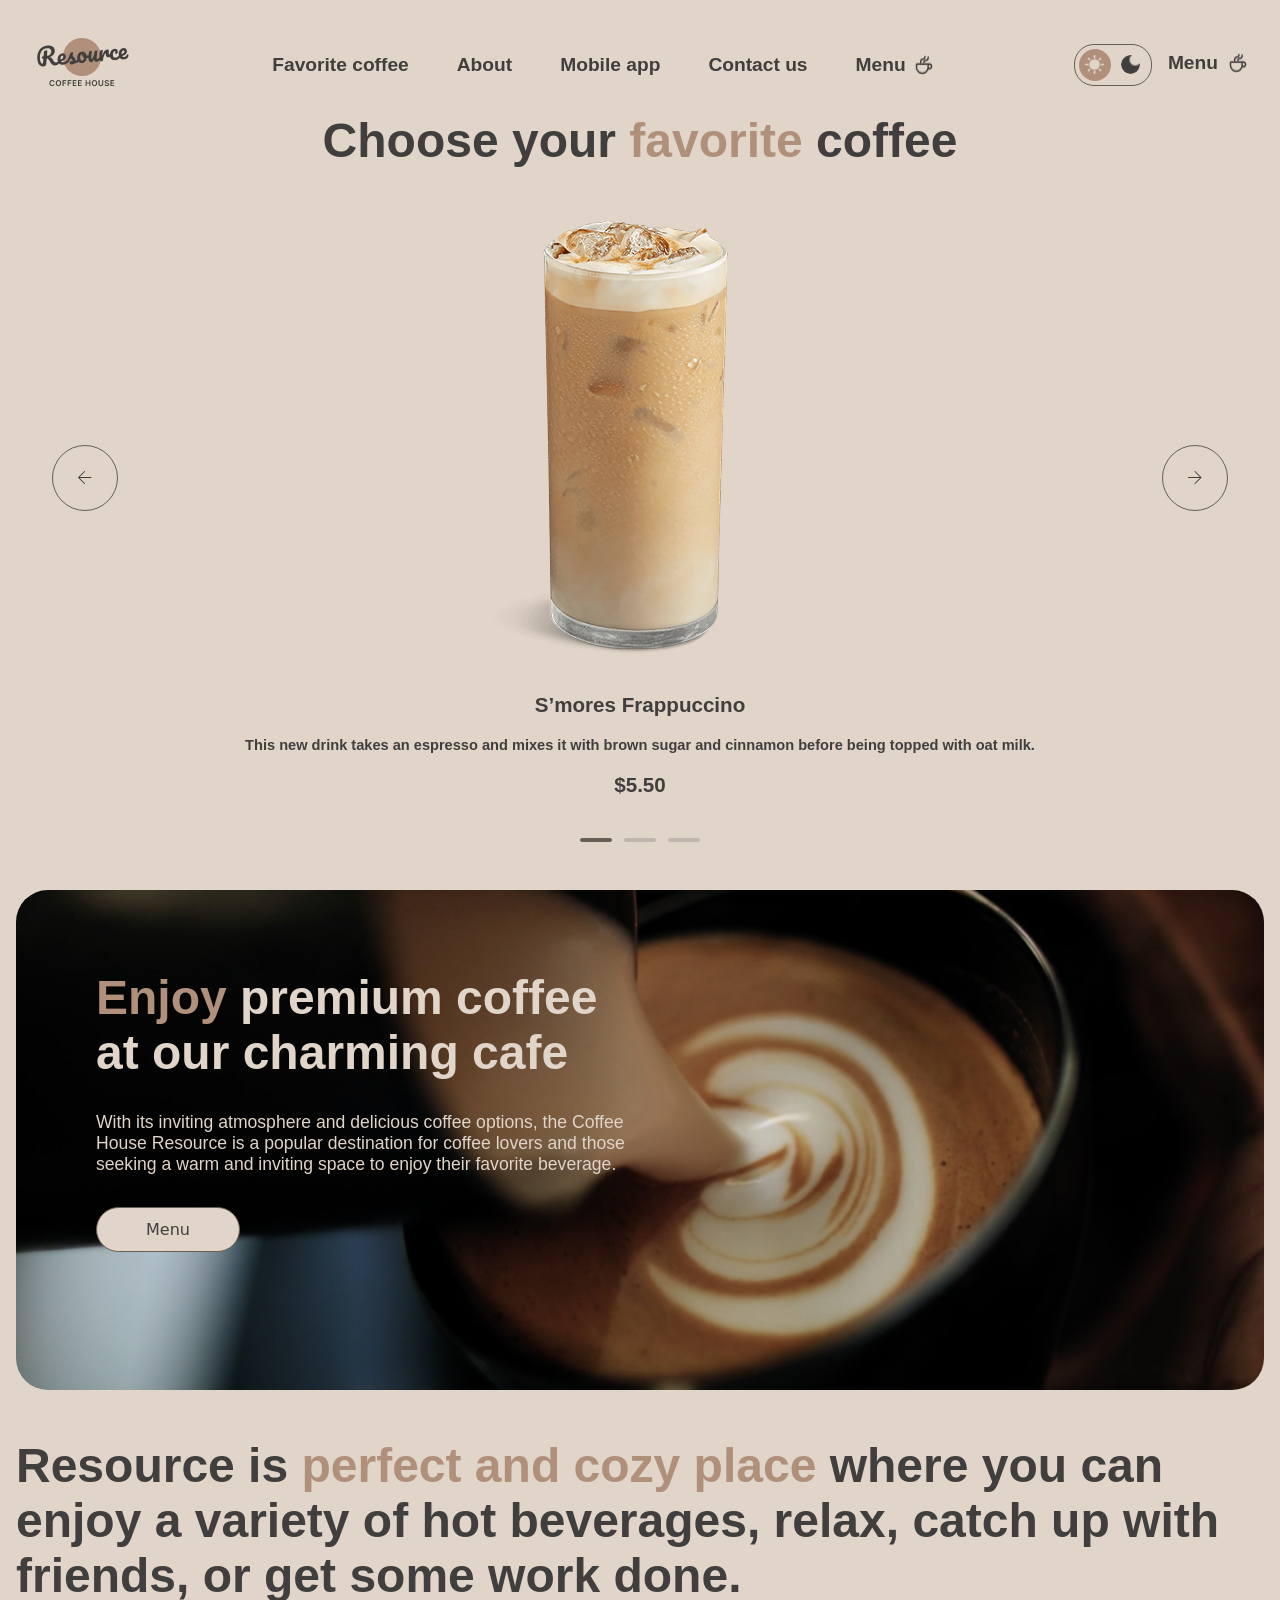
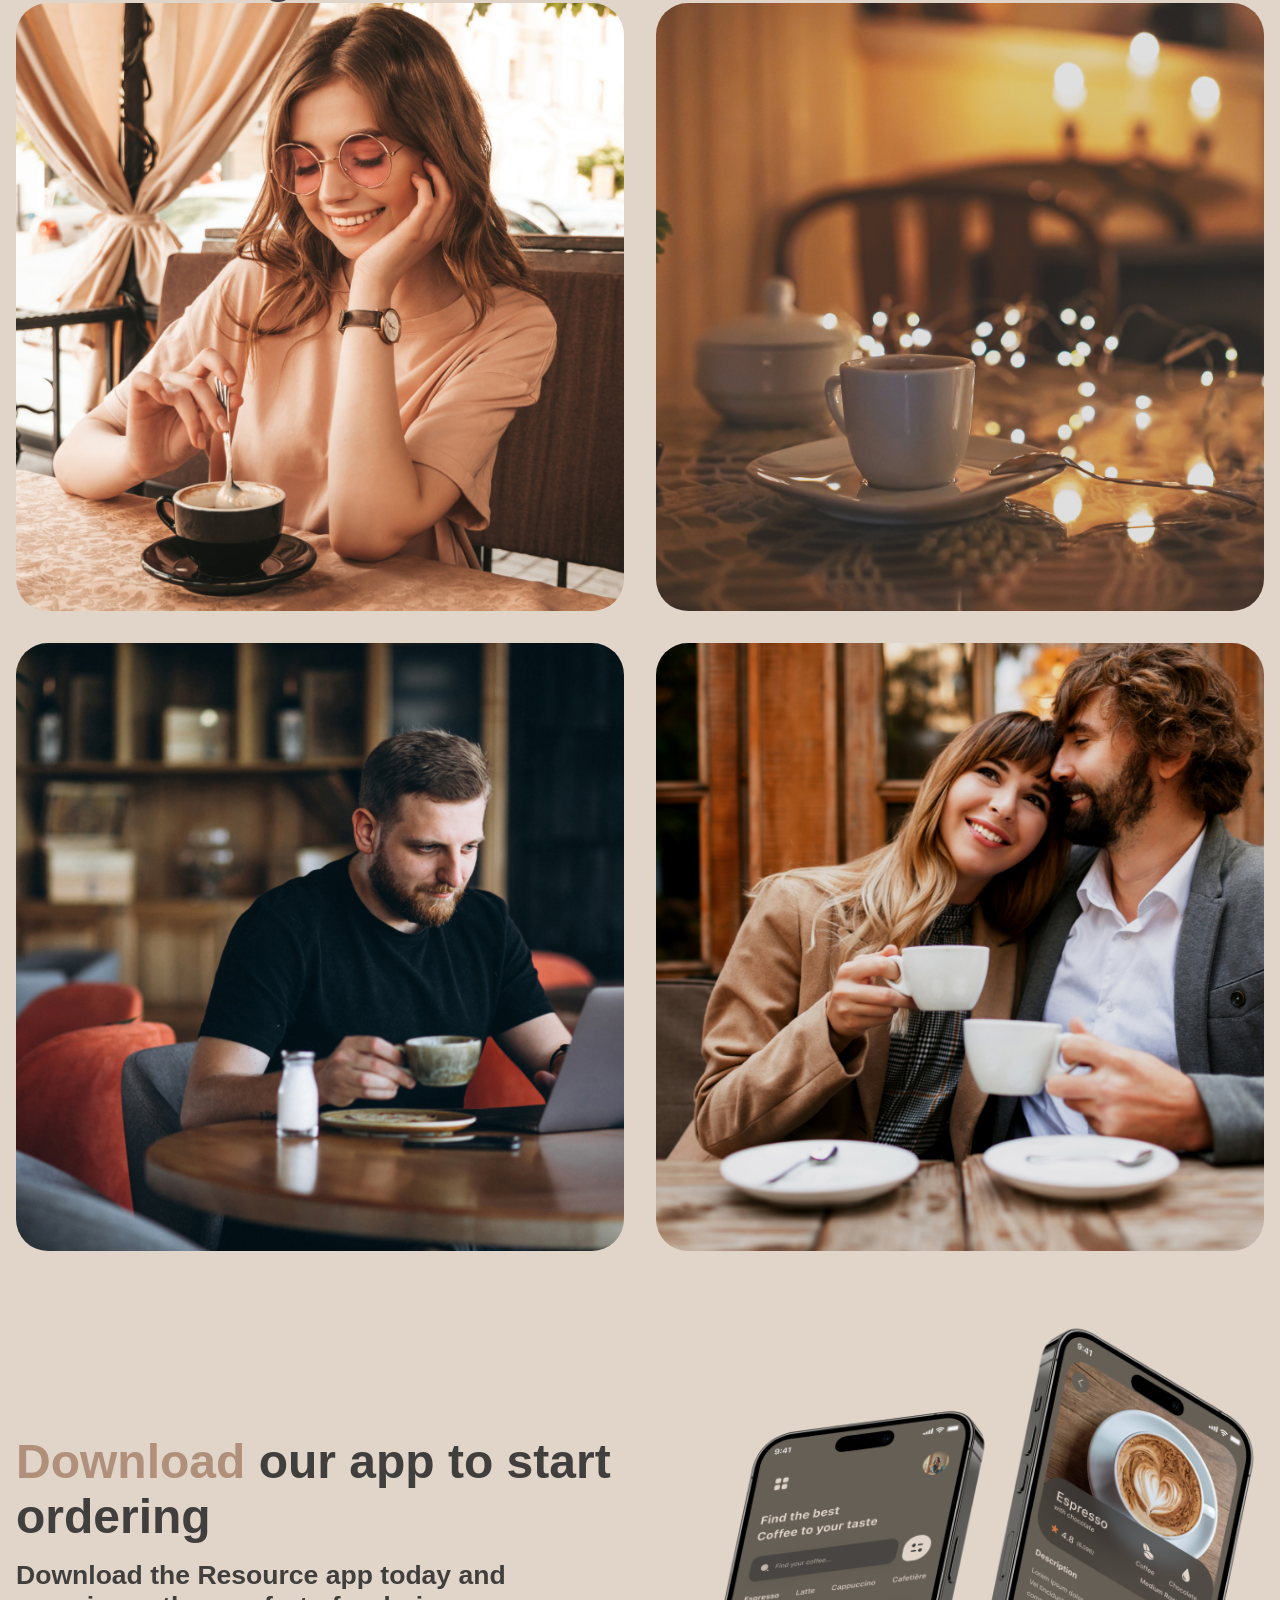
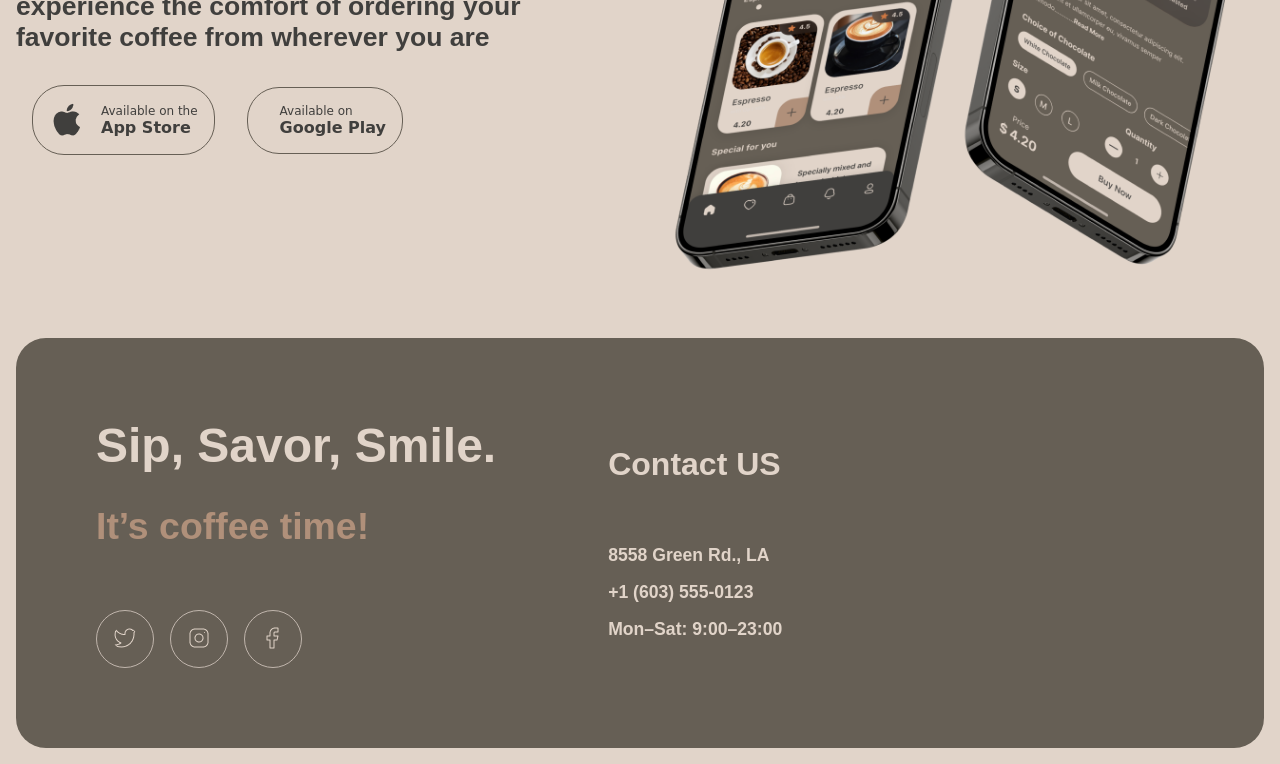
==== commit 43080dac: "feat: change html files, css file and js file" ====
--- a/index.html
+++ b/index.html
@@ -14,14 +14,23 @@
     <div class="container">
         <div id="header-placeholder"></div>
         <main>
-            <section class="slider-section">
+            <section id="slider" class="slider-section">
                 <div class="slider-container">
                     <h1>Choose your <span>favorite</span> coffee</h1>
-                    <button class="slider-btn slider-prev" onclick="scrollSlider(-1)">
-                        <img class="img-default" src="images/pointers/Vector-prev-dark.png">
-                        <img class="img-hover" src="images/pointers/Vector-prev-light.png">
+                    <button id="slider-prev" class="slider-btn slider-prev">
+                        <img class="img-default" src="images/pointers/Vector-prev-dark.png" alt="">
+                        <img class="img-hover" src="images/pointers/Vector-prev-light.png" alt="">
                     </button>
                     <div id="sliderTrack" class="slider-track">
+                        <div class="slider-item">
+                            <img src="images/coffee-slider-3.png" alt="coffee3">
+                            <h3>Ice coffee</h3>
+                            <h5>
+                                Fragrant and unique classic espresso with rich caramel-peanut syrup, with
+                                cream under whipped thick foam.
+                            </h5>
+                            <h3><data value="$5.50">$4.50</data></h3>
+                        </div>
                         <div class="slider-item">
                             <img src="images/coffee-slider-1.png" alt="coffee1">
                             <h3>S’mores Frappuccino</h3>
@@ -49,10 +58,19 @@
                             </h5>
                             <h3><data value="$5.50">$4.50</data></h3>
                         </div>
+                        <div class="slider-item">
+                            <img src="images/coffee-slider-1.png" alt="coffee1">
+                            <h3>S’mores Frappuccino</h3>
+                            <h5>
+                                This new drink takes an espresso and mixes it with brown sugar
+                                and cinnamon before being topped with oat milk.
+                            </h5>
+                            <h3><data value="$5.50">$5.50</data></h3>
+                        </div>
                     </div>
-                    <button class="slider-btn slider-next" onclick="scrollSlider(1)">
-                        <img class="img-default" src="images/pointers/Vector-next-dark.png">
-                        <img class="img-hover" src="images/pointers/Vector-next-light.png">
+                    <button class="slider-btn slider-next">
+                        <img class="img-default" src="images/pointers/Vector-next-dark.png" alt="">
+                        <img class="img-hover" src="images/pointers/Vector-next-light.png" alt="">
                     </button>
                     <div class="slider-indicators">
                         <div class="indicator active"></div>
@@ -61,19 +79,21 @@
                     </div>
                 </div>
             </section>
-            <section class="hero-section">
+            <section id="hero" class="hero-section">
                 <div>
                     <h2><span>Enjoy</span> premium coffee at our charming cafe</h2>
                     <p>With its inviting atmosphere and delicious coffee options,
                         the Coffee House Resource is a popular destination for coffee lovers
                         and those seeking a warm and inviting space to enjoy their favorite beverage.
                     </p>
-                    <button class="menu-page">Menu
-                        <img src="images/caps/coffee-cup-light.png" alt="coffee-cap" class="cap">
-                    </button>
+                    <a href="catalog.html">
+                        <button class="menu-page">Menu
+                            <img src="images/caps/coffee-cup-light.png" alt="coffee-cap" class="cap">
+                        </button>
+                    </a>
                 </div>
             </section>
-            <section class="about-section">
+            <section id="about" class="about-section">
                 <h2>
                     Resource is <span>perfect and cozy place</span> where you can enjoy
                     a variety of hot beverages, relax, catch up with friends,
@@ -86,7 +106,7 @@
                     <img src="images/about-4.jpg" alt="about4" class="zoom-img">
                 </div>
             </section>
-            <section class="app-section">
+            <section id="app" class="app-section">
                 <div class="app-info">
                     <h2><span>Download</span> our app to start ordering</h2>
                     <h5>Download the Resource app today and experience the comfort
--- a/style.css
+++ b/style.css
@@ -1,34 +1,39 @@
 :root {
     color-scheme: light;
+
     --text-primary: rgba(64, 63, 61, 1);
     --text-inverse: rgba(225, 212, 201, 1);
     --text-accent: rgba(176, 144, 122, 1);
+
     --bg-page: rgba(225, 212, 201, 1);
     --bg-container: rgba(102, 95, 85, 1);
     --bg-overlay: rgba(64, 63, 61, 0.8);
+
     --border-primary: rgba(193, 182, 173, 1);
     --border-inverse: rgba(102, 95, 85, 1);
-    transition: background-color 0, 3s, color 0, 3s;
+
+    --img-burger: url('images/menu/menu-lines-dark.png');
+    --img-close: url('images/menu/menu-cross-dark.png');
+
+    transition: background-color 0.3s, color 0.3s;
 }
 
 .dark-mode {
     color-scheme: dark;
+
     --text-primary: rgba(225, 212, 201, 1);
     --text-inverse: rgba(225, 212, 201, 1);
     --text-accent: rgba(176, 144, 122, 1);
+
     --bg-page: rgba(41, 40, 38, 1);
     --bg-container: rgba(64, 63, 61, 1);
     --bg-overlay: rgba(41, 40, 38, 0.8);
+
     --border-primary: rgba(102, 95, 85, 1);
     --border-inverse: rgba(193, 182, 173, 1);
-}
-
-.site-logo {
-    content: url('images/logos/logo-light.png');
-}
-
-body.dark-mode .site-logo {
-    content: url(images/logos/logo-dark.png);
+
+    --img-burger: url('images/menu/menu-lines-light.png');
+    --img-close: url('images/menu/menu-cross-light.png');
 }
 
 * {
@@ -46,11 +51,37 @@
 body {
     overflow-x: hidden;
     background-color: var(--bg-page);
+    color: var(--text-primary);
+
     font-family: Arial, Helvetica, sans-serif;
+    font-size: 1.1rem;
+
     display: grid;
     grid-template-columns: 1fr;
     gap: 25px;
-    font-size: 1.1rem;
+}
+
+body.lock,
+body.modal-open {
+    overflow: hidden;
+}
+
+body.lock {
+    touch-action: none;
+}
+
+a {
+    color: var(--text-primary);
+    text-decoration: none;
+}
+
+a:hover {
+    text-decoration: underline;
+}
+
+img {
+    padding: 0;
+    border-radius: 2rem;
 }
 
 .container {
@@ -69,71 +100,160 @@
 main {
     width: 100%;
     margin: 0 auto;
-    box-sizing: border-box;
-    color: var(--text-primary);
+    color: var(--text-primary);
+
     display: flex;
     flex-direction: column;
     gap: 3rem;
 }
 
-footer {
-    display: flex;
+header {
+    grid-row: 2;
+
+    position: relative;
+    z-index: 10000;
+
+    display: flex;
+    justify-content: space-between;
+    align-items: center;
+
+    padding: 1rem;
+    gap: clamp(10px, 2vw, 30px);
+}
+
+header a {
+    color: var(--text-primary);
+}
+
+.nav-header {
+    display: flex;
+    align-items: center;
+    gap: 1rem;
+}
+
+.control-header {
+    display: flex;
+    justify-content: space-between;
+    align-items: center;
+    gap: 1rem;
+}
+
+.ul-header,
+.ul-catalog {
+    width: 100%;
+
+    list-style-type: none;
+
+    display: flex;
+    justify-content: center;
+    gap: 1rem;
+
+    font-size: 1.2rem;
+    font-weight: bold;
+}
+
+.ul-header {
+    color: var(--text-primary);
+}
+
+.ul-header a {
+    display: flex;
+    justify-content: center;
     flex-wrap: wrap;
-    gap: 1rem;
-    grid-row: 2;
-    position: relative;
-    z-index: 10;
-    display: flex;
-    justify-content: flex-start;
-    align-items: center;
-    padding: 2rem;
-    background-color: var(--bg-container);
-    border-radius: 2rm;
-    margin-top: 2rem;
-}
-
-.footer {
-    padding: 3rem;
-    display: flex;
-    flex-direction: column;
-    gap: 2rem;
-}
-
-.footer-network {
-    font-size: 2rem;
-}
-
-.footer-contacts a {
-    color: var(--text-primary);
-}
-
-a {
+
+    font-size: clamp(0.875rem, 1.5vw, 1.2rem);
+    padding: 0.5rem 1rem;
+}
+
+.link-menu {
+    display: flex;
+    gap: 10px;
+
+    color: var(--text-primary);
+    font-weight: bold;
+    font-size: 1.2rem;
+
+    border-bottom: 3px solid transparent;
+
+    transition: border-color 0.3s ease;
+}
+
+.link-menu:hover {
     text-decoration: none;
-}
-
-a:hover {
-    text-decoration: underline;
+    border-bottom-color: var(--border-inverse);
+}
+
+.link-menu img {
+    display: block;
+}
+
+.site-logo {
+    content: url('images/logos/logo-light.png');
+}
+
+body.dark-mode .site-logo {
+    content: url('images/logos/logo-dark.png');
 }
 
 .btn-burger {
     display: none;
-    width: 2rem;
-    height: 2rem;
+
+    width: 1rem;
+    height: 1rem;
+
     border-radius: 50%;
-    border-color: var(--border-primary);
+    border: 1px solid var(--border-inverse);
+
     cursor: pointer;
-    z-index: 10;
-    background-color: var(--bg-page);
+    z-index: 10001;
+
+    background-color: var(--bg-page);
+
+    justify-content: center;
+    align-items: center;
+
+    padding: 1.2rem;
+}
+
+.img {
+    content: var(--img-burger);
+}
+
+.btn-burger.open .img {
+    content: var(--img-close);
+}
+
+.burger-menu {
+    display: flex;
+    gap: 0.5rem;
+}
+
+.img-menu {
+    content: url('images/caps/coffee-cup-light.png');
+}
+
+body.dark-mode .img-menu {
+    content: url('images/caps/coffee-cup-dark.png');
 }
 
 .circle {
     width: 2rem;
     height: 2rem;
+
     border-radius: 50%;
     overflow: hidden;
-    display: flex;
-    justify-content: center;
-    align-items: center;
+
+    display: flex;
+    justify-content: center;
+    align-items: center;
+}
+
+.circle img {
+    width: 60%;
+    height: 60%;
+
+    object-fit: cover;
+    border-radius: 50%;
 }
 
 .btn-two .img-hover,
@@ -157,112 +277,6 @@
     display: inline-block;
 }
 
-.circle img {
-    width: 60%;
-    height: 60%;
-    object-fit: cover;
-    border-radius: 50%;
-}
-
-img {
-    border-radius: 2rem;
-    padding: 0;
-}
-
-header {
-    grid-row: 2;
-    position: relative;
-    z-index: 10;
-    display: flex;
-    justify-content: space-between;
-    align-items: center;
-    padding: 1rem;
-    gap: clamp(10px, 2vw, 30px);
-}
-
-.nav-header {
-    display: flex;
-    align-items: center;
-    gap: 1rem;
-}
-
-@media (max-width: 768px) {
-    .btn-burger {
-        display: block;
-    }
-
-    .nav-header {
-        display: none;
-        position: absolute;
-        top: 100%;
-        left: 0;
-        width: 100%;
-        padding: 2rem;
-    }
-
-    .nav-header.open {
-        display: block;
-    }
-
-    .link-menu {
-        display: none !important;
-    }
-}
-
-.zoom-img {
-    transition: transform 0, 3s ease;
-}
-
-.zoom-img:hover {
-    transform: scale(0.9);
-}
-
-.ul-header,
-.ul-catalog {
-    width: 100%;
-    list-style-type: none;
-    display: flex;
-    justify-content: center;
-    gap: 1rem;
-    font-size: 1.2rem;
-    font-weight: bold;
-}
-
-.ul-header a {
-    display: flex;
-    justify-content: center;
-    flex-wrap: wrap;
-    font-size: clamp(0.875rem, 1.5, 1.2rem);
-    padding: 0.5rem 1rem;
-}
-
-.ul-header {
-    color: var(--text-primary);
-}
-
-.ul-footer-contacts {
-    padding-top: 30px;
-    list-style-type: none;
-    display: flex;
-    flex-direction: column;
-    gap: 1rem;
-    font-size: 1, 1rem;
-    font-weight: bold;
-}
-
-.ul-footer-networks {
-    padding-top: 30px;
-    list-style-type: none;
-    display: flex;
-    gap: 1rem;
-    font-size: 1.2rem;
-    font-weight: bold;
-}
-
-.contact {
-    font-size: 2rem;
-}
-
 .theme-toggle .theme-switch-hover {
     display: none;
 }
@@ -273,39 +287,6 @@
 
 .theme-toggle:hover .theme-switch-hover {
     display: block;
-}
-
-.slider-btn {
-    width: 1rem;
-    height: 1rem;
-    border-radius: 50%;
-    border: 1px solid var(--border-inverse);
-    display: flex;
-    justify-content: center;
-    align-items: center;
-    padding: 2rem;
-    position: absolute;
-    top: 50%;
-    transform: translateY(-50%);
-    z-index: 10;
-    cursor: pointer;
-    background-color: var(--bg-page);
-}
-
-body.dark-mode .slider-prev .img-default {
-    content: url(images/pointers/Vector-prev-light.png);
-}
-
-body.dark-mode .slider-next .img-default {
-    content: url(images/pointers/Vector-next-light.png);
-}
-
-.slider-btn:hover {
-    background-color: var(--bg-container);
-}
-
-.slider-btn:hover+img {
-    background-color: var(--bg-page);
 }
 
 button#theme-toggle,
@@ -317,96 +298,28 @@
     border: none;
 }
 
-body.dark-mode .app-button .img-default {
-    content: url(images/icones/icon-app-light.png);
-}
-
-body.dark-mode .google-play-button .img-default {
-    content: url(images/icones/icon-google-light.png);
-}
-
-.app-text {
-    display: flex;
-    flex-direction: column;
-    align-items: flex-start;
-}
-
-.text-top {
-    font-size: 12px;
-    color: var(--text-primary);
-}
-
-.application:hover .text-top {
-    color: var(--text-inverse);
-}
-
-.text-bottom {
-    font-weight: bold;
-    font-size: 16px;
-    color: var(--text-primary);
-}
-
-.application:hover .text-bottom {
-    color: var(--text-inverse);
-}
-
-.control-header {
-    display: flex;
-    justify-content: space-between;
-    align-items: center;
-    gap: 1rem;
-}
-
-.link-menu {
-    display: flex;
-    gap: 10px;
-    color: var(--text-primary);
-    font-weight: bold;
-    font-size: 1.2rem;
-    border-bottom: 3px solid transparent;
-    transition: border-color 0, 3s ease;
-}
-
-.link-menu:hover {
-    text-decoration: none;
-    border-bottom-color: var(--border-inverse);
-}
-
-.link-menu img {
-    display: block;
-}
-
-.img-menu {
-    content: url('images/caps/coffee-cup-light.png');
-}
-
-body.dark-mode .img-menu {
-    content: url('images/caps/coffee-cup-dark.png');
-}
-
 .hero-section {
-    background-image: url(images/img-hero.jpg);
-    border-radius: 2rem;
+    width: 100%;
+    min-height: 31.25rem;
+
+    padding: 5rem;
+
+    background-image: url('images/img-hero.jpg');
     background-repeat: no-repeat;
     background-size: cover;
     background-position: center center;
-    min-height: 31.25rem;
-    padding: 5rem;
-    width: 100%;
+
+    border-radius: 2rem;
 }
 
 .hero-section div {
     max-width: 50%;
+
     display: flex;
     flex-direction: column;
     gap: 2rem;
+
     transition: width 0.5s ease;
-}
-
-@media (max-width: 768px) {
-    .hero-section div {
-        max-width: 90%;
-    }
 }
 
 .hero-section h2,
@@ -423,11 +336,13 @@
 }
 
 .app-section {
-    display: flex;
-    justify-content: space-between;
-    align-items: center;
     width: 100%;
     margin: 0 auto;
+
+    display: flex;
+    justify-content: space-between;
+    align-items: center;
+
     gap: 50px;
 }
 
@@ -435,15 +350,56 @@
     width: 50%;
 }
 
-@media (max-width: 768px) {
-    .app-section {
-        flex-wrap: wrap;
-    }
+.app-info {
+    display: flex;
+    flex-direction: column;
+    justify-content: center;
+    align-items: flex-start;
+
+    gap: 1rem;
+}
+
+.app-info button {
+    background: transparent;
+    border: none;
+    padding: 1rem;
+}
+
+.app-btn {
+    display: flex;
+    flex-wrap: nowrap;
+    width: 100%;
+    box-sizing: border-box;
 }
 
 .mobile {
     width: 100%;
-    height: auto
+    height: auto;
+}
+
+.app-text {
+    display: flex;
+    flex-direction: column;
+    align-items: flex-start;
+}
+
+.text-top {
+    font-size: 12px;
+    color: var(--text-primary);
+}
+
+.application:hover .text-top {
+    color: var(--text-inverse);
+}
+
+.text-bottom {
+    font-weight: bold;
+    font-size: 16px;
+    color: var(--text-primary);
+}
+
+.application:hover .text-bottom {
+    color: var(--text-inverse);
 }
 
 .slider-section span,
@@ -455,18 +411,20 @@
     color: var(--text-accent);
 }
 
+.about-section,
+.app-section {
+    font-size: 2rem;
+}
+
+h1 {
+    font-size: 3rem;
+    text-align: center;
+}
+
 .gallery {
     display: grid;
     grid-template-columns: repeat(2, 1fr);
     gap: 2rem;
-}
-
-@media (max-width: 768px) {
-    .gallery {
-    display: grid;
-    grid-template-columns: repeat(1, 1fr);
-    gap: 2rem;
-    }
 }
 
 .gallery img,
@@ -479,7 +437,9 @@
 .picker {
     display: flex;
     gap: 0.75rem;
+
     font-family: system-ui, -apple-system, sans-serif;
+
     padding: 1rem;
 }
 
@@ -491,22 +451,29 @@
     display: inline-flex;
     align-items: center;
     justify-content: center;
+
+    padding: 0.5rem;
+
     border-radius: 6.25rem;
     border: 1px solid var(--border-inverse);
+
     font-size: 1rem;
     font-weight: 500;
-    color: var(--text-primary);
-    background-color: var(--bg-page);
+
+    color: var(--text-primary);
+    background-color: var(--bg-page);
+
     cursor: pointer;
+    user-select: none;
+
+    gap: 0.5rem;
+
     transition: all 0.2s ease;
-    user-select: none;
-    gap: 0.5rem;
-    padding: 0.rem;
 }
 
 .picker label span {
+    color: var(--text-inverse);
     background-color: var(--bg-container);
-    color: var(--text-inverse);
 }
 
 .picker label:hover {
@@ -531,6 +498,7 @@
     color: var(--text-primary);
 }
 
+
 .total,
 .btn-two,
 .catalog {
@@ -543,29 +511,37 @@
     display: flex;
     justify-content: center;
     align-items: center;
+
+    padding: 0.5rem;
+
     color: var(--text-primary);
     font-weight: bold;
+
     border-radius: 80%;
     gap: 0.5rem;
-    padding: 0.5rem;
 }
 
 .btn-category {
     display: inline-flex;
     align-items: center;
     justify-content: center;
+
     border-radius: 3rem;
     border: 1px solid var(--border-inverse);
+
+    font-family: system-ui, -apple-system, sans-serif;
     font-size: 1rem;
-    color: var(--text-inverse);
+    font-weight: 500;
+
+    color: var(--text-primary);
     background-color: transparent;
+
     gap: 1rem;
-    font-family: system-ui, -apple-system, sans-serif;
-    font-weight: 500;
 }
 
 .btn-category:hover {
     background-color: var(--bg-container);
+    color: var(--text-inverse);
 }
 
 .btn-category:hover .category {
@@ -573,135 +549,28 @@
     text-decoration: none;
 }
 
-.btn-category:hover .category span {
-    background-color: var(--bg-page);
-}
-
-.modal {
-    width: 31.25rem;
-    height: 31.25rem;
-    color: var(--text-primary);
-}
-
-.close-button {
-    gap: 0.75rem;
+.btn-category:hover span {
+    background-color: var(--bg-page);
+}
+
+.btn-two {
+    display: inline-flex;
+
+    padding: 0.25rem;
+
     font-family: system-ui, -apple-system, sans-serif;
-    padding: 1.25rem;
-    display: inline-flex;
-    align-items: center;
-    justify-content: center;
-    padding: 1rem 2remx;
-    border-radius: 6.25rem;
-    border: 1px solid var(--border-inverse);
     font-size: 1rem;
     font-weight: 500;
-    color: var(--text-primary);
+
+    color: var(--bg-container);
     background-color: transparent;
-    width: 100%;
-    box-sizing: border-box;
-}
-
-.close-button:hover {
-    background-color: var(--bg-container);
-    color: var(--text-inverse);
-}
-
-.network {
-    width: 1.25rem;
-    height: 1.25rem;
-    border-radius: 50%;
-    border: 1px solid var(--border-primary);
-    display: flex;
-    justify-content: center;
-    align-items: center;
-    padding: 1.75rem;
-}
-
-.network:hover {
-    background-color: var(--bg-page);
-}
-
-body.dark-mode .twitter:hover a {
-    content: url('images/network/twitter-light.png');
-}
-
-body.dark-mode .instagram:hover a {
-    content: url(images/network/instagram-light.png);
-}
-
-body.dark-mode .facebook:hover a {
-    content: url(images/network/facebook-light.png);
-}
-
-.menu-page {
-    display: flex;
-    gap: 0.75rem;
-    font-family: system-ui, -apple-system, sans-serif;
-    display: inline-flex;
-    align-items: center;
-    justify-content: center;
-    padding: 0.75rem 1.75rem;
-    border-radius: 6.25rem;
-    border: 1px solid var(--border-inverse);
-    font-size: 1rem;
-    font-weight: 500;
-    color: var(--text-primary);
-    width: 9rem;
-    background-color: var(--bg-page);
-    box-sizing: border-box;
-}
-
-.cap {
-    display: none;
-    width: 1.25rem;
-    content: url('images/caps/coffee-cup-light.png');
-}
-
-body.dark-mode .cap {
-    content: url(images/caps/coffee-cup-dark.png);
-}
-
-.menu-page:hover .cap {
-    display: block;
-}
-
-.application {
-    display: inline-flex;
-    font-family: system-ui, -apple-system, sans-serif;
-    align-items: center;
-    justify-content: center;
-    border-radius: 1rem;
-    border: 1px solid var(--border-inverse);
-    font-size: 1rem;
-    color: var(--bg-container);
-    background-color: var(--bg-page);
-    box-sizing: border-box;
-    white-space: nowrap;
-    gap: 1rem;
-    padding: 1rem;
-    border-radius: 2rem;
-    max-width: 100%;
-    box-sizing: border-box;
-}
-
-.application:hover {
-    background-color: var(--bg-container);
-}
-
-.btn-two {
-    display: inline-flex;
-    font-family: system-ui, -apple-system, sans-serif;
-    padding: 0.25rem;
-    align-items: center;
-    justify-content: space-between;
+
     border-radius: 1.25rem;
     border: 1px solid var(--border-inverse);
-    font-size: 1rem;
-    font-weight: 500;
-    color: var(--bg-container);
-    background-color: transparent;
+
+    gap: 0.25rem;
+
     box-sizing: border-box;
-    gap: 0.25rem;
 }
 
 .btn-two:hover .dark,
@@ -724,41 +593,24 @@
 }
 
 body.dark-mode .btn-two .dark .img-default {
-    content: url(images/theme/Moon-light.png);
+    content: url('images/theme/Moon-light.png');
 }
 
 .ul-catalog .btn-two:hover a {
     color: var(--bg-page);
 }
 
+.ul-catalog .btn-two:hover .super-light {
+    background-color: var(--bg-page);
+    color: var(--text-inverse);
+}
+
 .light {
     background-color: var(--text-accent);
 }
 
 .super-light {
     background-color: var(--bg-container);
-}
-
-.ul-catalog .btn-two:hover .super-light {
-    background-color: var(--bg-page);
-    color: var(--text-inverse);
-}
-
-.circle {
-    width: 2rem;
-    height: 2rem;
-    border-radius: 50%;
-    overflow: hidden;
-    display: flex;
-    justify-content: center;
-    align-items: center;
-}
-
-.circle img {
-    width: 60%;
-    height: 60%;
-    object-fit: cover;
-    border-radius: 50%;
 }
 
 .section {
@@ -767,40 +619,39 @@
     gap: 2rem;
 }
 
-@media (max-width: 768px) {
-    .section {
-        display: grid;
-        grid-template-columns: repeat(2, 1fr);
-        gap: 2rem;
-    }
-}
-
-@media (max-width: 380px) {
-    .section {
-        grid-template-columns: repeat(1, 1fr);
-    }
-}
-
 .section article {
+    display: inline-block;
+
     border: 1px solid var(--border-inverse);
     border-radius: 2rem;
+
     overflow: hidden;
-    transition: transform 0, 3s ease, box-shadow 0, 3s ease;
     cursor: pointer;
+
+    transition:
+        transform 0.3s ease,
+        box-shadow 0.3s ease;
 }
 
 .section article:hover {
     transform: scale(0.9);
 }
 
+.section article .hidden {
+    display: none !important;
+}
+
 .section .item {
+    max-width: 100%;
+    height: auto;
+
     padding: 1.25rem;
-    color: var(--text-primary);
+
+    color: var(--text-primary);
+
     display: flex;
     flex-direction: column;
     gap: 1rem;
-    max-width: 100%;
-    height: auto;
 }
 
 .section img {
@@ -812,30 +663,84 @@
 .slider-container {
     position: relative;
     width: fit-content;
-    margin: 0 auto;
-    display: flex;
-    justify-content: center;
-    align-items: center;
+    overflow: hidden;
+}
+
+.slider-container h2 {
+    font-size: 3rem;
+}
+
+.slider-track {
+    display: flex;
+    width: 100%;
+
+    transition: transform 0.3s ease-in-out;
+}
+
+.slider-item {
+    flex: 0 0 100%;
+
+    display: flex;
     flex-direction: column;
-}
-
-.slider-track {
-    display: flex;
-    gap: 20px;
-    overflow-x: auto;
-    scroll-snap-type: x mandatory;
-    scroll-behavior: smooth;
-    padding: 10px 0;
-    scrollbar-width: none;
-}
-
-.slider-track::-webkit-scrollbar {
-    display: none;
+    justify-content: center;
+    align-items: center;
+
+    box-sizing: border-box;
+
+    scroll-snap-align: start;
+
+    font-weight: bold;
+
+    gap: 1.25rem;
+
+    border-radius: 0.5rem;
+}
+
+.slider-btn {
+    width: 1rem;
+    height: 1rem;
+
+    position: absolute;
+    top: 50%;
+
+    transform: translateY(-50%);
+
+    z-index: 2;
+
+    padding: 2rem;
+
+    border-radius: 50%;
+    border: 1px solid var(--border-inverse);
+
+    display: flex;
+    justify-content: center;
+    align-items: center;
+
+    cursor: pointer;
+
+    background-color: var(--bg-page);
+}
+
+.slider-btn:hover {
+    background-color: var(--bg-container);
+}
+
+.slider-btn:hover+img {
+    background-color: var(--bg-page);
+}
+
+.slider-prev {
+    left: 2.25rem;
+}
+
+.slider-next {
+    right: 2.25rem;
 }
 
 .slider-indicators {
     display: flex;
     justify-content: center;
+
     gap: 0.75rem;
     margin-top: 1rem;
 }
@@ -843,73 +748,441 @@
 .indicator {
     width: 2rem;
     height: 0.25rem;
+
     background-color: var(--border-primary);
+
     border-radius: 2px;
+
     cursor: pointer;
-    transition: background-color 0, 3s ease;
+
+    transition: background-color 0.3s ease;
 }
 
 .indicator.active {
     background-color: var(--border-inverse);
 }
 
-.slider-container h2 {
-    font-size: 3rem;
-}
-
-h1 {
-    font-size: 3rem;
-    text-align: center;
-}
-
-.slider-item {
-    flex: 0 0 100%;
+body.dark-mode .slider-prev .img-default {
+    content: url('images/pointers/Vector-prev-light.png');
+}
+
+body.dark-mode .slider-next .img-default {
+    content: url('images/pointers/Vector-next-light.png');
+}
+
+body.dark-mode .app-button .img-default {
+    content: url('images/icones/icon-app-light.png');
+}
+
+body.dark-mode .google-play-button .img-default {
+    content: url('images/icones/icon-google-light.png');
+}
+
+.close-button {
+    width: 100%;
+
+    padding: 1rem 2rem;
+
+    display: inline-flex;
+    align-items: center;
+    justify-content: center;
+
+    gap: 0.75rem;
+
+    font-family: system-ui, -apple-system, sans-serif;
+    font-size: 1rem;
+    font-weight: 500;
+
+    color: var(--text-primary);
+    background-color: transparent;
+
+    border-radius: 6.25rem;
+    border: 1px solid var(--border-inverse);
+
+    box-sizing: border-box;
+}
+
+.close-button:hover {
+    background-color: var(--bg-container);
+    color: var(--text-inverse);
+}
+
+.network {
+    width: 1.25rem;
+    height: 1.25rem;
+
+    padding: 1.75rem;
+
+    border-radius: 50%;
+    border: 1px solid var(--border-primary);
+
+    display: flex;
+    justify-content: center;
+    align-items: center;
+}
+
+.network:hover {
+    background-color: var(--bg-page);
+}
+
+body.dark-mode .twitter:hover a {
+    content: url('images/network/twitter-light.png');
+}
+
+body.dark-mode .instagram:hover a {
+    content: url('images/network/instagram-light.png');
+}
+
+body.dark-mode .facebook:hover a {
+    content: url('images/network/facebook-light.png');
+}
+
+.menu-page {
+    width: 9rem;
+
+    padding: 0.75rem 1.75rem;
+
+    display: inline-flex;
+    align-items: center;
+    justify-content: center;
+
+    gap: 0.75rem;
+
+    font-family: system-ui, -apple-system, sans-serif;
+    font-size: 1rem;
+    font-weight: 500;
+
+    color: var(--text-primary);
+    background-color: var(--bg-page);
+
+    border-radius: 6.25rem;
+    border: 1px solid var(--border-inverse);
+
+    box-sizing: border-box;
+}
+
+.cap {
+    display: none;
+
+    width: 1.25rem;
+
+    content: url('images/caps/coffee-cup-light.png');
+}
+
+body.dark-mode .cap {
+    content: url('images/caps/coffee-cup-dark.png');
+}
+
+.menu-page:hover .cap {
+    display: block;
+}
+
+.application {
+    max-width: 100%;
+
+    padding: 1rem;
+
+    display: inline-flex;
+    align-items: center;
+    justify-content: center;
+
+    gap: 1rem;
+
+    font-family: system-ui, -apple-system, sans-serif;
+    font-size: 1rem;
+
+    color: var(--bg-container);
+    background-color: var(--bg-page);
+
+    border: 1px solid var(--border-inverse);
+    border-radius: 2rem;
+
+    box-sizing: border-box;
+    white-space: nowrap;
+}
+
+.application:hover {
+    background-color: var(--bg-container);
+}
+
+footer {
+    grid-row: 2;
+
+    position: relative;
+    z-index: 10;
+
+    display: flex;
+    flex-wrap: wrap;
+    justify-content: flex-start;
+    align-items: center;
+
+    gap: 1rem;
+
+    padding: 2rem;
+
+    background-color: var(--bg-container);
+
+    border-radius: 30px;
+
+    margin-top: 2rem;
+}
+
+.footer {
+    padding: 3rem;
+
     display: flex;
     flex-direction: column;
-    justify-content: center;
-    align-items: center;
-    scroll-snap-align: start;
+
+    gap: 2rem;
+}
+
+.footer-network {
+    font-size: 2rem;
+}
+
+.footer-contacts a {
+    color: var(--text-primary);
+}
+
+.ul-footer-contacts {
+    padding-top: 30px;
+
+    list-style-type: none;
+
+    display: flex;
+    flex-direction: column;
+
+    gap: 1rem;
+
+    font-size: 1.1rem;
     font-weight: bold;
-    gap: 1.25rem;
-    border-radius: 0.5rem;
-}
-
-.slider-prev {
-    left: 2.25rem;
-}
-
-.slider-next {
-    right: 2.25rem;
-}
-
-.about-section,
-.app-section {
+}
+
+.ul-footer-networks {
+    padding-top: 30px;
+
+    list-style-type: none;
+
+    display: flex;
+
+    gap: 1rem;
+
+    font-size: 1.2rem;
+    font-weight: bold;
+}
+
+.contact {
     font-size: 2rem;
 }
 
-.app-info {
+.refresh {
+    display: none;
+}
+
+.refresh img {
+    width: 20px;
+    height: 20px;
+    display: flex;
+}
+
+.modal {
+    position: fixed;
+
+    top: 0;
+    left: 0;
+
+    width: 100vw;
+    height: 100vh;
+
+    padding: 2rem;
+
+    background-color: var(--bg-overlay);
+
+    display: flex;
+    justify-content: center;
+    align-items: center;
+
+    z-index: 100;
+}
+
+.modal-overlay {
+    max-width: 900px;
+    height: auto;
+
+    padding: 2rem;
+
+    display: flex;
+    justify-content: space-between;
+
+    gap: 2rem;
+
+    background-color: var(--bg-page);
+
+    border-radius: 3rem;
+}
+
+.modal-info {
+    width: 80%;
+
     display: flex;
     flex-direction: column;
-    justify-content: center;
-    align-items: start;
-    gap: 1rem;
-}
-
-.app-info button {
-    background: transparent;
-    border: none;
-    padding: 1rem;
-}
-
-.app-btn {
-    display: flex;
-    flex-wrap: nowrap;
-    width: 100%;
+
+    gap: 4rem;
+
     box-sizing: border-box;
 }
 
+dialog {
+    max-width: 100vw;
+    max-height: 100vh;
+
+    overflow-y: auto;
+
+    box-sizing: border-box;
+}
+
+dialog * {
+    overflow-wrap: break-word;
+}
+
 @media (max-width: 768px) {
+
+    .btn-burger {
+        display: flex;
+    }
+
+    .nav-header {
+        display: none;
+
+        position: fixed;
+
+        top: 100%;
+        left: 0;
+
+        width: 100%;
+
+        padding: 2rem;
+    }
+
+    .nav-header.open {
+        display: flex;
+
+        position: fixed;
+
+        top: 6rem;
+        left: 0;
+
+        width: 100%;
+        height: 100vh;
+
+        background-color: var(--bg-page);
+
+        justify-content: space-between;
+
+        z-index: 10002;
+    }
+
+    .nav-header.open ul {
+        display: flex;
+        flex-direction: column;
+    }
+
+    .link-menu {
+        display: none !important;
+    }
+
+    .hero-section div {
+        max-width: 90%;
+    }
+
+    .app-section {
+        flex-wrap: wrap;
+    }
+
+    .app-section>div {
+        width: 100%;
+    }
+
     .app-btn {
         flex-wrap: wrap;
     }
+
+    .gallery {
+        grid-template-columns: 1fr;
+        gap: 2rem;
+    }
+
+    .picker {
+        flex-wrap: wrap;
+    }
+
+    .section {
+        grid-template-columns: repeat(2, 1fr);
+        gap: 2rem;
+    }
+
+    .app-section {
+        gap: 30px;
+    }
+
+    .modal-info,
+    .modal-overlay {
+        flex-wrap: wrap;
+    }
+
+    .modal-info {
+        width: 100%;
+    }
+
+    .button-container {
+        display: flex;
+        justify-content: center;
+    }
+
+    .refresh {
+        width: 1rem;
+        height: 1rem;
+
+        position: relative;
+
+        border-radius: 50%;
+        border: 1px solid var(--border-inverse);
+
+        display: flex;
+        justify-content: center;
+        align-items: center;
+
+        padding: 2rem;
+
+        cursor: pointer;
+
+        background-color: var(--bg-page);
+    }
+
+    .refresh:hover {
+        background-color: var(--bg-container);
+    }
+
+    .refresh .img-hover {
+        display: none;
+    }
+
+    .refresh:hover .img-default {
+        content: url('images/refresh-light.png');
+    }
+
+    body.dark-mode .refresh .img-default {
+        content: url('images/refresh-light.png');
+    }
+
+    body.dark-mode .refresh:hover .img-default {
+        content: url('images/refresh-light.png');
+    }
+}
+
+@media (max-width: 380px) {
+
+    .section {
+        grid-template-columns: 1fr;
+    }
 }
